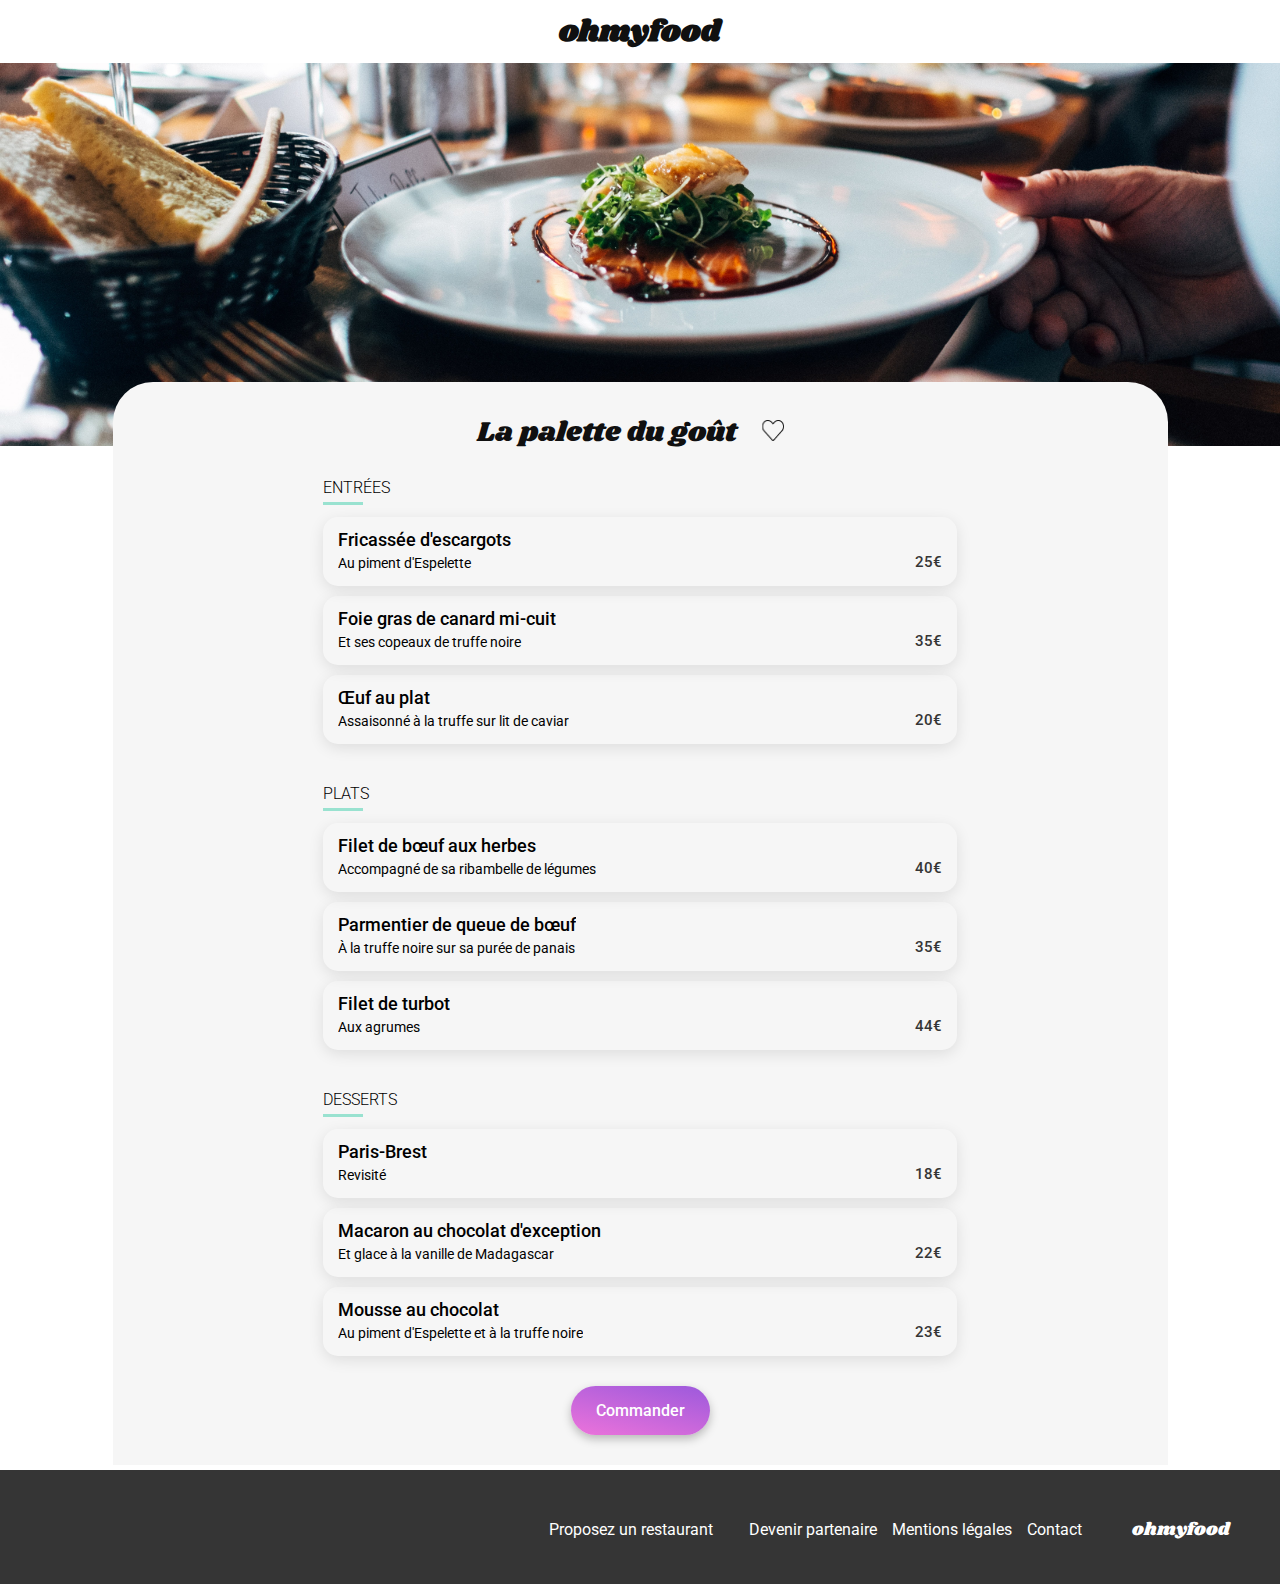
==== menu-1.html @ 1a7c23c8 "fix animation heart menu pages" ====
<!DOCTYPE html>
<html lang="fr">
  <head>
    <meta charset="UTF-8" />
    <meta name="viewport" content="width=device-width, initial-scale=1.0" />
    <title>Menu - La Palette du goût</title>
    <link rel="preconnect" href="https://fonts.googleapis.com" />
    <link rel="preconnect" href="https://fonts.gstatic.com" crossorigin />
    <link
      href="https://fonts.googleapis.com/css2?family=Roboto:ital,wght@0,100;0,300;0,400;0,500;0,700;0,900;1,100;1,300;1,400;1,500;1,700;1,900&family=Shrikhand&display=swap"
      rel="stylesheet"
    />
    <link
      rel="stylesheet"
      href="https://cdnjs.cloudflare.com/ajax/libs/font-awesome/6.2.1/css/all.min.css"
      integrity="sha512-MV7K8+y+gLIBoVD59lQIYicR65iaqukzvf/nwasF0nqhPay5w/9lJmVM2hMDcnK1OnMGCdVK+iQrJ7lzPJQd1w=="
      crossorigin="anonymous"
      referrerpolicy="no-referrer"
    />
    <link rel="stylesheet" href="./assets/css/styles.css" />
  </head>

  <body>
    <header>
      <div class="menu-header">
        <a href="index.html"><i class="fa-solid fa-arrow-left"></i></a>
        <h1 class="header-logo">ohmyfood</h1>
      </div>
      <div class="header-picture">
        <img
          src="assets/images/restaurants/jay-wennington-la-palette-du-gout.jpg"
          alt="Photo du restaurant La palette du goût"
        />
      </div>
    </header>
    <main class="menu-container">
      <div class="main-title">
        <h2>La palette du goût</h2>
        <div class="card-favorite">
          <input type="checkbox" id="like-5" />
          <label for="like-5">
            <img class="heart" src="assets/images/icon/heart.svg" alt="heart" />
            <img
              class="heart-activated"
              src="assets/images/icon/heart-active.svg"
              alt="heart activated"
            />
          </label>
        </div>
      </div>

      <section class="menu">
        <h2>ENTRÉES</h2>
        <input type="checkbox" name="menu-checked" id="menu-checked-1" />
        <label for="menu-checked-1">
          <div class="menu-card menu-1">
            <div class="menu-name">
              <h3>Fricassée d'escargots</h3>
              <p>Au piment d'Espelette</p>
            </div>
            <div class="right-side">
              <div class="menu-price">25€</div>
              <div class="anim-check">
                <img
                  class="menu-selected"
                  src="assets/images/icon/menu-selected.svg"
                  alt="Selected icon"
                />
              </div>
            </div>
          </div>
        </label>

        <input type="checkbox" name="menu-checked" id="menu-checked-2" />
        <label for="menu-checked-2">
          <div class="menu-card menu-1">
            <div class="menu-name">
              <h3>Foie gras de canard mi-cuit</h3>
              <p>Et ses copeaux de truffe noire</p>
            </div>
            <div class="right-side">
              <div class="menu-price">35€</div>
              <div class="anim-check">
                <img
                  class="menu-selected"
                  src="assets/images/icon/menu-selected.svg"
                  alt="Selected icon"
                />
              </div>
            </div>
          </div>
        </label>

        <input type="checkbox" name="menu-checked" id="menu-checked-3" />
        <label for="menu-checked-3">
          <div class="menu-card menu-1">
            <div class="menu-name">
              <h3>Œuf au plat</h3>
              <p>Assaisonné à la truffe sur lit de caviar</p>
            </div>
            <div class="right-side">
              <div class="menu-price">20€</div>
              <div class="anim-check">
                <img
                  class="menu-selected"
                  src="assets/images/icon/menu-selected.svg"
                  alt="Selected icon"
                />
              </div>
            </div>
          </div>
        </label>
      </section>

      <section class="menu">
        <h2>PLATS</h2>

        <input type="checkbox" name="menu-checked" id="menu-checked-4" />
        <label for="menu-checked-4">
          <div class="menu-card menu-2">
            <div class="menu-name">
              <h3>Filet de bœuf aux herbes</h3>
              <p>Accompagné de sa ribambelle de légumes</p>
            </div>
            <div class="right-side">
              <div class="menu-price">40€</div>
              <div class="anim-check">
                <img
                  class="menu-selected"
                  src="assets/images/icon/menu-selected.svg"
                  alt="Selected icon"
                />
              </div>
            </div>
          </div>
        </label>

        <input type="checkbox" name="menu-checked" id="menu-checked-5" />
        <label for="menu-checked-5">
          <div class="menu-card menu-2">
            <div class="menu-name">
              <h3>Parmentier de queue de bœuf</h3>
              <p>À la truffe noire sur sa purée de panais</p>
            </div>
            <div class="right-side">
              <div class="menu-price">35€</div>
              <div class="anim-check">
                <img
                  class="menu-selected"
                  src="assets/images/icon/menu-selected.svg"
                  alt="Selected icon"
                />
              </div>
            </div>
          </div>
        </label>

        <input type="checkbox" name="menu-checked" id="menu-checked-6" />
        <label for="menu-checked-6">
          <div class="menu-card menu-2">
            <div class="menu-name">
              <h3>Filet de turbot</h3>
              <p>Aux agrumes</p>
            </div>
            <div class="right-side">
              <div class="menu-price">44€</div>
              <div class="anim-check">
                <img
                  class="menu-selected"
                  src="assets/images/icon/menu-selected.svg"
                  alt="Selected icon"
                />
              </div>
            </div>
          </div>
        </label>
      </section>

      <section class="menu">
        <h2>DESSERTS</h2>

        <input type="checkbox" name="menu-checked" id="menu-checked-7" />
        <label for="menu-checked-7">
          <div class="menu-card menu-3">
            <div class="menu-name">
              <h3>Paris-Brest</h3>
              <p>Revisité</p>
            </div>
            <div class="right-side">
              <div class="menu-price">18€</div>
              <div class="anim-check">
                <img
                  class="menu-selected"
                  src="assets/images/icon/menu-selected.svg"
                  alt="Selected icon"
                />
              </div>
            </div>
          </div>
        </label>

        <input type="checkbox" name="menu-checked" id="menu-checked-8" />
        <label for="menu-checked-8">
          <div class="menu-card menu-3">
            <div class="menu-name">
              <h3>Macaron au chocolat d'exception</h3>
              <p>Et glace à la vanille de Madagascar</p>
            </div>
            <div class="right-side">
              <div class="menu-price">22€</div>
              <div class="anim-check">
                <img
                  class="menu-selected"
                  src="assets/images/icon/menu-selected.svg"
                  alt="Selected icon"
                />
              </div>
            </div>
          </div>
        </label>

        <input type="checkbox" name="menu-checked" id="menu-checked-9" />
        <label for="menu-checked-9">
          <div class="menu-card menu-3">
            <div class="menu-name">
              <h3>Mousse au chocolat</h3>
              <p>Au piment d'Espelette et à la truffe noire</p>
            </div>
            <div class="right-side">
              <div class="menu-price">23€</div>
              <div class="anim-check">
                <img
                  class="menu-selected"
                  src="assets/images/icon/menu-selected.svg"
                  alt="Selected icon"
                />
              </div>
            </div>
          </div>
        </label>
      </section>

      <div class="button-container">
        <a href="#" class="button-primary">Commander</a>
      </div>
    </main>

    <footer class="footer">
      <h4>ohmyfood</h4>
      <div class="footer-links">
        <a href="#" class="footer-link"
          ><i class="fa-solid fa-utensils"></i>Proposez un restaurant</a
        >
        <a href="#" class="footer-link"
          ><i class="fa-solid fa-handshake-angle"></i>Devenir partenaire</a
        >
        <a href="#" class="footer-link">Mentions légales</a>
        <a href="#" class="footer-link">Contact</a>
      </div>
    </footer>
  </body>
</html>
---- assets/css/styles.css ----
.loader-container {
  z-index: 99;
  display: flex;
  position: fixed;
  top: 0;
  left: 0;
  justify-content: center;
  align-items: center;
  overflow: hidden;
  height: 100vh;
  width: 100%;
  background-color: #353535;
  animation: fadeOut 3s forwards;
}

@keyframes fadeOut {
  0% {
    opacity: 0.6;
  }
  95% {
    opacity: 0.6;
  }
  100% {
    opacity: 0;
    visibility: hidden;
  }
}
.loader {
  position: absolute;
  width: 100px;
  height: 100px;
}

.dot {
  position: absolute;
  width: 15px;
  height: 15px;
  background-color: #ff79da;
  border-radius: 50%;
  animation: dot-spin 1.5s ease-in infinite;
}

.dot:nth-child(1) {
  top: 0;
  left: 50%;
  animation-delay: 0s;
}

.dot:nth-child(2) {
  top: 14.64%;
  left: 85.36%;
  animation-delay: 0.15s;
}

.dot:nth-child(3) {
  top: 50%;
  left: 100%;
  animation-delay: 0.3s;
}

.dot:nth-child(4) {
  top: 85.36%;
  left: 85.36%;
  animation-delay: 0.45s;
}

.dot:nth-child(5) {
  top: 100%;
  left: 50%;
  animation-delay: 0.6s;
}

.dot:nth-child(6) {
  top: 85.36%;
  left: 14.64%;
  animation-delay: 0.75s;
}

.dot:nth-child(7) {
  top: 50%;
  left: 0;
  animation-delay: 0.9s;
}

.dot:nth-child(8) {
  top: 14.64%;
  left: 14.64%;
  animation-delay: 1.05s;
}

@keyframes dot-spin {
  0% {
    transform: scale(0.5);
  }
  50% {
    transform: scale(0.8);
  }
  100% {
    transform: scale(1);
  }
}
.card-favorite input[type=checkbox] {
  display: none;
}

.card-favorite label {
  cursor: pointer;
}

.heart,
.heart-activated {
  width: 22px;
  height: 21px;
}

.heart-activated {
  display: none;
}

.card-favorite input[type=checkbox]:checked + label .heart {
  display: none;
}

.card-favorite input[type=checkbox]:checked + label .heart-activated {
  display: inline-block;
}

input {
  display: none;
}

label .heart-activated {
  cursor: pointer;
  opacity: 0;
  transition: all 800ms ease-out;
}

input:checked ~ label .heart {
  cursor: pointer;
  opacity: 0;
}
input:checked ~ label .heart-activated {
  cursor: pointer;
  opacity: 1;
}

.menu-1 {
  animation: slideIn 1s forwards;
}

.menu-2 {
  animation: slideIn 1s forwards 150ms;
}

.menu-3 {
  animation: slideIn 1s forwards 300ms;
}

@keyframes slideIn {
  from {
    transform: translateX(-100%);
    opacity: 0;
  }
  to {
    transform: translateX(0);
    opacity: 1;
  }
}
.menu-card .anim-check {
  display: flex;
  justify-content: center;
  align-items: center;
  position: relative;
  bottom: -15px;
  right: -15px;
  transform-origin: right;
  width: 0;
  height: 69px;
  border-radius: 0 15px 15px 0;
  color: #99e2d0;
  background-color: #99e2d0;
  transition: all 150ms ease-in-out;
}
.menu-card .anim-check img {
  width: 0;
  transition: all 200ms 100ms ease-out;
}

.menu-card:hover .anim-check {
  width: 20px;
  transition: all 200ms ease-in;
}
.menu-card:hover .anim-check img {
  width: 0;
  transition: all 200ms ease-in;
}

input:checked + label .menu-card .anim-check {
  width: 59px;
  transition: width 300ms ease-in;
}
input:checked + label .menu-card .anim-check img {
  width: auto;
  transition: width 200ms 100ms ease-out;
}

input:checked + label:hover .menu-card .anim-check {
  width: 59px;
  transition: all 400ms ease-in;
}
input:checked + label:hover .menu-card .anim-check img {
  width: auto;
}

* {
  font-family: "Roboto";
  margin: 0;
  padding: 0;
  box-sizing: border-box;
}

a {
  text-decoration: none;
  color: black;
}

h1 {
  font-family: "Shrikhand";
  font-size: 1.875rem;
  color: #101010;
}

h2 {
  font-size: 1.5rem;
  font-weight: 700;
}

h3 {
  font-size: 1.125rem;
  font-weight: 700;
}

h4 {
  font-family: "Shrikhand";
  font-size: 1.125rem;
  font-weight: 400;
}

.section-title {
  width: 100%;
  max-width: 1080px;
  margin: 0 auto;
}
.section-title h2 {
  text-align: left;
}

.header-logo {
  width: 100%;
  height: 63px;
  display: flex;
  align-items: center;
  justify-content: center;
  box-shadow: 0px 2px 4px 0px rgba(0, 0, 0, 0.1490196078);
  z-index: 2;
  position: relative;
}
@media (min-width: 768px) {
  .header-logo {
    box-shadow: none;
  }
}

.header-location {
  position: relative;
  z-index: 1;
  height: 50px;
  width: 100%;
  display: flex;
  justify-content: center;
  align-items: center;
  text-align: center;
  background-color: #eaeaea;
  box-shadow: 0px 4px 10px 0px rgba(0, 0, 0, 0.2509803922);
  color: #353535;
}
.header-location i {
  margin-right: 15px;
}
.header-location p {
  font-size: 0.938rem;
  font-weight: 500;
}
@media (min-width: 768px) {
  .header-location {
    box-shadow: none;
  }
}

.menu-header {
  height: 63px;
  position: absolute;
  width: 100%;
  display: flex;
  align-items: center;
  justify-content: center;
  margin: auto;
}
.menu-header .header-logo {
  box-shadow: none;
}

.menu-header a {
  font-size: 1.5rem;
  position: absolute;
  left: 20px;
  color: #353535;
  z-index: 10;
}

.header-picture {
  position: relative;
  top: 63px;
}

.header-picture img {
  width: 100%;
  height: 275px;
  object-fit: cover;
  object-position: 50% 65%;
}
@media (min-width: 768px) {
  .header-picture img {
    height: 383px;
  }
}

.footer {
  display: flex;
  flex-direction: column;
  padding: 25px;
  gap: 15px;
  background-color: #353535;
  color: white;
}
@media (min-width: 768px) {
  .footer {
    flex-direction: row-reverse;
    align-items: center;
    box-sizing: border-box;
    height: 114px;
    padding-top: 30px;
    padding-right: 50px;
  }
}
@media (min-width: 1024px) {
  .footer {
    gap: 50px;
  }
}
.footer-links {
  display: flex;
  flex-direction: column;
  gap: 10px;
}
@media (min-width: 768px) {
  .footer-links {
    flex-direction: row;
    gap: 15px;
  }
}
.footer-links a {
  display: flex;
  align-items: center;
  color: white;
  gap: 10px;
}
.footer-links a i {
  font-size: 12px;
  height: 13px;
  width: 11px;
}

.introduction .button-primary, .button-container a {
  color: white;
  background: linear-gradient(193.33deg, #9356dc -11.44%, #ff79da 123.93%);
  border: none;
  border-radius: 25px;
  box-shadow: 0px 4px 10px 0px rgba(0, 0, 0, 0.2509803922);
  padding: 15px 20px;
  font-weight: 500;
  transition: all 300ms ease-out;
}
.introduction .button-primary:hover, .button-container a:hover {
  background: linear-gradient(193.33deg, rgba(147, 86, 220, 0.8) -11.44%, rgba(255, 121, 218, 0.8) 123.93%);
  box-shadow: 0px 6px 15px 0px rgba(0, 0, 0, 0.5019607843);
}

.tutorial-content {
  display: flex;
  align-items: center;
  width: 100%;
  position: relative;
  margin-left: 15px;
  padding: 20px 20px;
  background-color: #f6f6f6;
  border: #f6f6f6;
  border-radius: 20px;
  box-shadow: 0px 4px 15px 0px rgba(0, 0, 0, 0.1490196078);
  gap: 15px;
  font-weight: 500;
}

.tutorial-number {
  display: flex;
  justify-content: center;
  align-items: center;
  position: absolute;
  z-index: 1;
  width: 24px;
  height: 24px;
  background-color: #9356dc;
  color: #f6f6f6;
  border-radius: 100%;
  font-size: 0.875rem;
  font-weight: 500;
}

.restaurants {
  display: flex;
  flex-direction: column;
  padding: 60px 20px;
  gap: 25px;
  background-color: #f6f6f6;
  width: 100%;
}

.restaurant-cards {
  display: flex;
  flex-direction: column;
  align-items: center;
  gap: 15px;
  max-width: 1080px;
}
@media (min-width: 768px) {
  .restaurant-cards {
    flex-flow: row wrap;
    justify-content: space-between;
    gap: 20px;
  }
}
@media (min-width: 1024px) {
  .restaurant-cards {
    gap: 25px;
    margin: auto;
  }
}

.card-container {
  position: relative;
  max-width: 490px;
  width: 100%;
}
@media (min-width: 768px) {
  .card-container {
    width: 47%;
  }
}

.restaurant-card {
  display: flex;
  flex-direction: column;
  overflow: hidden;
  height: 251px;
  border-radius: 15px;
  box-shadow: 0px 4.01px 15.04px 0px rgba(0, 0, 0, 0.1019607843);
  background-color: #ffffff;
}

.card-header {
  position: relative;
  overflow: hidden;
  height: 70%;
}
.card-header img {
  height: 175px;
  width: 100%;
  object-fit: cover;
}
.card-header .card-status {
  position: absolute;
  z-index: 1;
  top: 15px;
  right: 15px;
  padding: 7px 12px;
  color: #008766;
  background-color: #99e2d0;
  border: none;
  border-radius: 2px;
  box-shadow: 0px 2px 4px 0px rgba(0, 0, 0, 0.1490196078);
  font-size: 0.875rem;
  font-weight: 500;
}

.card-content {
  display: flex;
  flex-direction: row;
  align-items: center;
  justify-content: space-between;
  padding: 0 20px 0 15px;
  height: 30%;
}
.card-content .card-info {
  display: flex;
  flex-direction: column;
  gap: 5px;
}
.card-content .card-info p {
  font-size: 1.063rem;
}

.card-container .card-favorite {
  position: absolute;
  bottom: 16px;
  right: 16px;
}

.introduction {
  text-align: center;
  padding: 40px 20px 70px;
  background-color: #f6f6f6;
}
.introduction h2 {
  padding: 0 20px;
  margin-bottom: 20px;
}
.introduction p {
  color: #353535;
  margin-bottom: 40px;
}
.introduction a {
  margin-top: 20px;
  margin-bottom: 55px;
}

.tutorial {
  display: flex;
  flex-direction: column;
  padding: 50px 20px 65px;
  gap: 30px;
}
.tutorial-steps {
  display: flex;
  flex-direction: column;
  justify-content: center;
  max-width: 1080px;
  width: 100%;
  gap: 20px;
}
@media (min-width: 768px) {
  .tutorial-steps {
    flex-flow: row nowrap;
    width: 100%;
  }
}
@media (min-width: 1024px) {
  .tutorial-steps {
    margin: auto;
  }
}
.tutorial-step {
  display: flex;
  position: relative;
  align-items: center;
  min-width: 335px;
}
@media (min-width: 768px) {
  .tutorial-step {
    width: 30%;
    min-width: 235px;
    max-width: 335px;
  }
}
@media (min-width: 1024px) {
  .tutorial-step {
    width: 335px;
  }
}
.tutorial-content {
  display: flex;
  align-items: center;
}

.tutorial-content .tutorial-icon {
  margin-left: 15px;
  color: #7e7e7e;
}
.tutorial-content .tutorial-icon-purple {
  margin-left: 15px;
  color: #9356dc;
}

.menu-container {
  position: relative;
  top: -5px;
  padding: 15px;
  background: #f6f6f6;
  border-radius: 40px 40px 0 0;
}
@media (min-width: 768px) {
  .menu-container {
    max-width: 1055px;
    margin: 0 auto;
  }
}

.main-title {
  display: flex;
  justify-content: space-between;
  align-items: center;
  padding: 15px 20px 25px;
  padding-left: 0%;
}
@media (min-width: 768px) {
  .main-title {
    justify-content: center;
    gap: 25px;
  }
}
.main-title h2 {
  font-family: "Shrikhand";
  font-size: 28px;
  font-weight: 400;
  color: #101010;
}
.main-title .card-favorite {
  display: flex;
  justify-content: center;
  align-items: center;
}

.menu {
  display: flex;
  flex-direction: column;
  gap: 10px;
  margin-bottom: 40px;
}
@media (min-width: 768px) {
  .menu {
    max-width: 634px;
    margin: auto;
    margin-bottom: 40px;
  }
}
.menu h2 {
  position: relative;
  display: inline-block;
  margin-bottom: 10px;
  font-size: 1rem;
  font-weight: 300;
}
.menu h2::after {
  content: "";
  position: absolute;
  left: 0;
  bottom: -8px;
  width: 40px;
  height: 3px;
  background-color: #99e2d0;
}

.menu-card {
  display: flex;
  justify-content: space-between;
  align-items: flex-end;
  max-height: 69px;
  padding: 15px 15px;
  border-radius: 15px;
  box-shadow: 0px 4.01px 15.04px 0px rgba(0, 0, 0, 0.1019607843);
  cursor: pointer;
}
.menu-card .menu-name {
  display: flex;
  flex-direction: column;
  gap: 5px;
  justify-content: center;
  overflow: hidden;
  text-overflow: ellipsis;
  white-space: nowrap;
  padding-right: 5px;
}
.menu-card h3 {
  font-weight: 500;
  overflow: hidden;
  text-overflow: ellipsis;
}
.menu-card p {
  font-size: 0.875rem;
  overflow: hidden;
  text-overflow: ellipsis;
}
.menu-card .right-side {
  display: flex;
  flex-flow: row nowrap;
  align-items: flex-end;
}
.menu-card .menu-price {
  display: flex;
  justify-content: flex-end;
  font-size: 0.938rem;
  font-weight: 500;
  color: #353535;
}

section:nth-of-type(3) {
  margin-bottom: 0;
}

.button-container {
  display: flex;
  justify-content: center;
  margin-top: 30px;
  margin-bottom: 15px;
}
.button-container a {
  display: inline-block;
  padding: 15px 25px;
}/*# sourceMappingURL=styles.css.map */
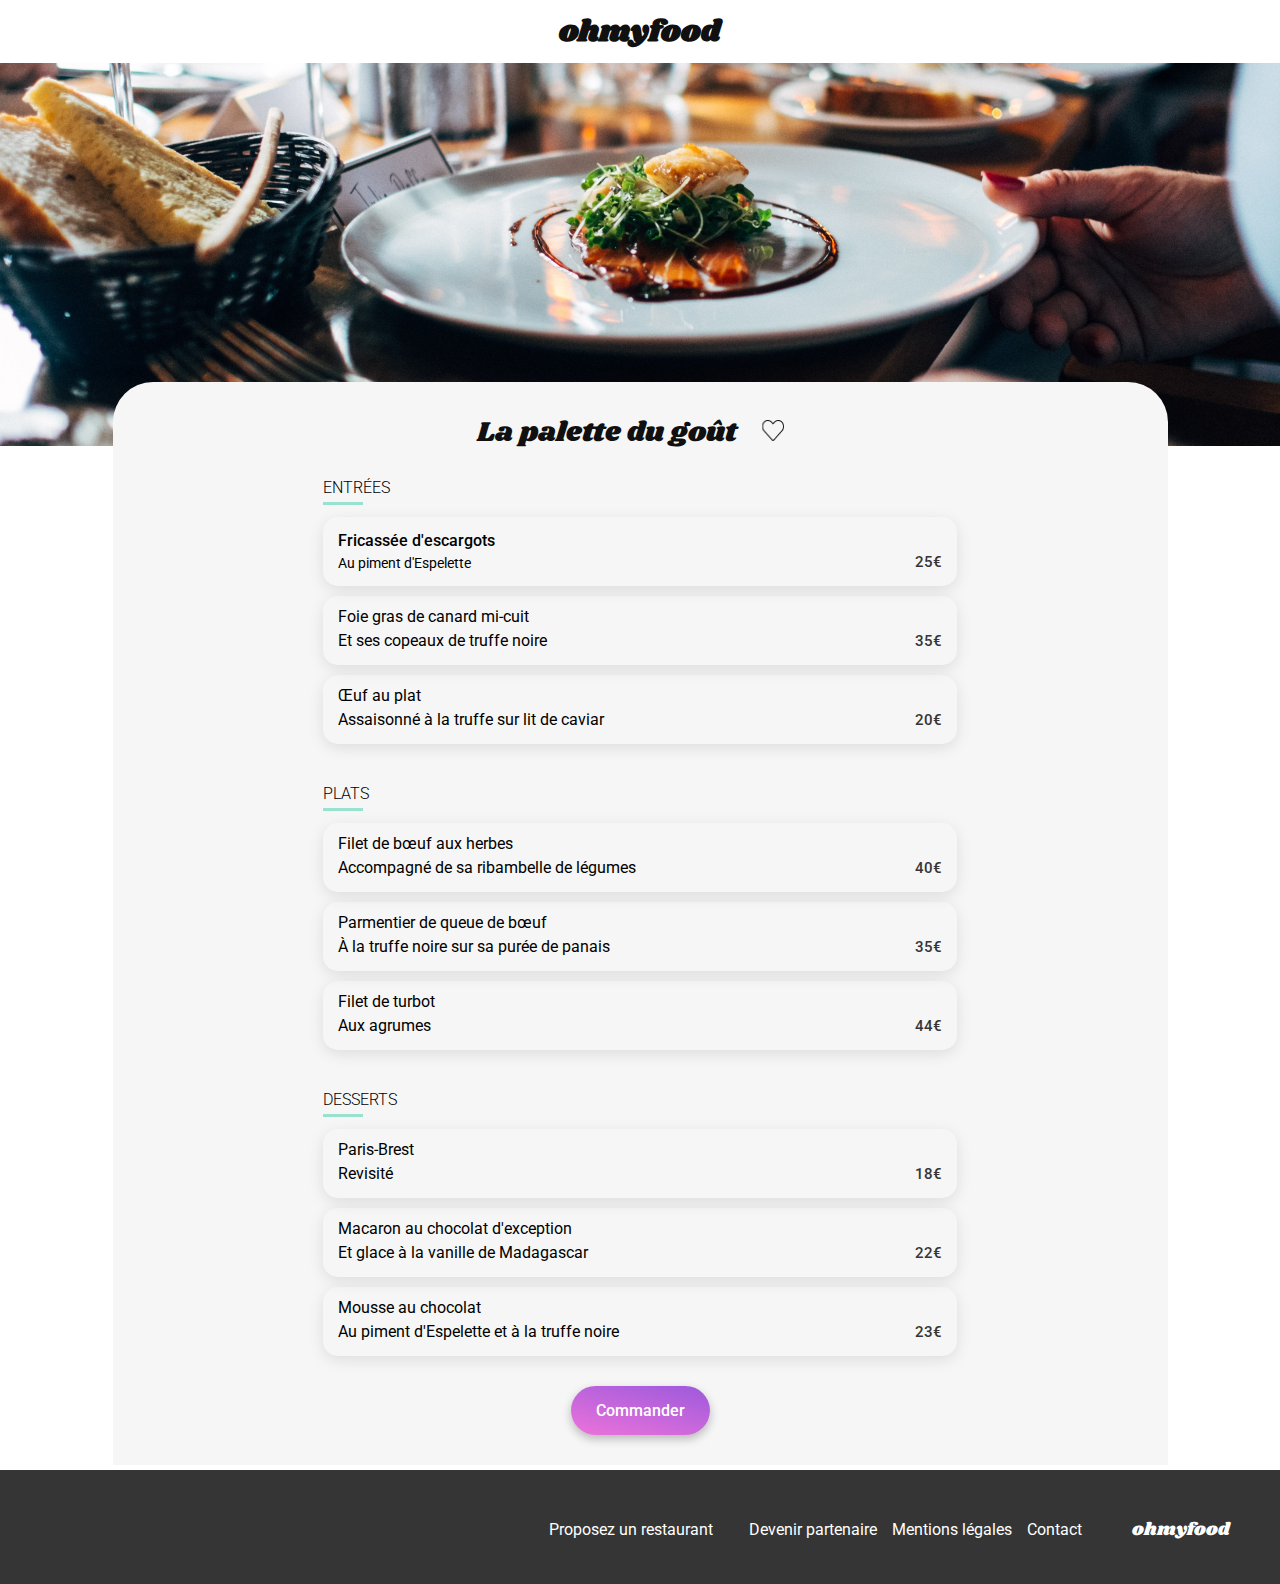
==== commit 17b0423a: "fix validator issues: span in label + create mixin flexbox" ====
--- a/menu-1.html
+++ b/menu-1.html
@@ -53,62 +53,62 @@
         <h2>ENTRÉES</h2>
         <input type="checkbox" name="menu-checked" id="menu-checked-1" />
         <label for="menu-checked-1">
-          <div class="menu-card menu-1">
-            <div class="menu-name">
-              <h3>Fricassée d'escargots</h3>
-              <p>Au piment d'Espelette</p>
-            </div>
-            <div class="right-side">
-              <div class="menu-price">25€</div>
-              <div class="anim-check">
-                <img
-                  class="menu-selected"
-                  src="assets/images/icon/menu-selected.svg"
-                  alt="Selected icon"
-                />
-              </div>
-            </div>
-          </div>
+          <span class="menu-card menu-1">
+            <span class="menu-name">
+              <span class="menu-title">Fricassée d'escargots</span>
+              <span class="menu-subtitle">Au piment d'Espelette</span>
+            </span>
+            <span class="right-side">
+              <span class="menu-price">25€</span>
+              <span class="anim-check">
+                <img
+                  class="menu-selected"
+                  src="assets/images/icon/menu-selected.svg"
+                  alt="Selected icon"
+                />
+              </span>
+            </span>
+          </span>
         </label>
 
         <input type="checkbox" name="menu-checked" id="menu-checked-2" />
         <label for="menu-checked-2">
-          <div class="menu-card menu-1">
-            <div class="menu-name">
-              <h3>Foie gras de canard mi-cuit</h3>
-              <p>Et ses copeaux de truffe noire</p>
-            </div>
-            <div class="right-side">
-              <div class="menu-price">35€</div>
-              <div class="anim-check">
-                <img
-                  class="menu-selected"
-                  src="assets/images/icon/menu-selected.svg"
-                  alt="Selected icon"
-                />
-              </div>
-            </div>
-          </div>
+          <span class="menu-card menu-1">
+            <span class="menu-name">
+              <span>Foie gras de canard mi-cuit</span>
+              <span>Et ses copeaux de truffe noire</span>
+            </span>
+            <span class="right-side">
+              <span class="menu-price">35€</span>
+              <span class="anim-check">
+                <img
+                  class="menu-selected"
+                  src="assets/images/icon/menu-selected.svg"
+                  alt="Selected icon"
+                />
+              </span>
+            </span>
+          </span>
         </label>
 
         <input type="checkbox" name="menu-checked" id="menu-checked-3" />
         <label for="menu-checked-3">
-          <div class="menu-card menu-1">
-            <div class="menu-name">
-              <h3>Œuf au plat</h3>
-              <p>Assaisonné à la truffe sur lit de caviar</p>
-            </div>
-            <div class="right-side">
-              <div class="menu-price">20€</div>
-              <div class="anim-check">
-                <img
-                  class="menu-selected"
-                  src="assets/images/icon/menu-selected.svg"
-                  alt="Selected icon"
-                />
-              </div>
-            </div>
-          </div>
+          <span class="menu-card menu-1">
+            <span class="menu-name">
+              <span>Œuf au plat</span>
+              <span>Assaisonné à la truffe sur lit de caviar</span>
+            </span>
+            <span class="right-side">
+              <span class="menu-price">20€</span>
+              <span class="anim-check">
+                <img
+                  class="menu-selected"
+                  src="assets/images/icon/menu-selected.svg"
+                  alt="Selected icon"
+                />
+              </span>
+            </span>
+          </span>
         </label>
       </section>
 
@@ -117,62 +117,62 @@
 
         <input type="checkbox" name="menu-checked" id="menu-checked-4" />
         <label for="menu-checked-4">
-          <div class="menu-card menu-2">
-            <div class="menu-name">
-              <h3>Filet de bœuf aux herbes</h3>
-              <p>Accompagné de sa ribambelle de légumes</p>
-            </div>
-            <div class="right-side">
-              <div class="menu-price">40€</div>
-              <div class="anim-check">
-                <img
-                  class="menu-selected"
-                  src="assets/images/icon/menu-selected.svg"
-                  alt="Selected icon"
-                />
-              </div>
-            </div>
-          </div>
+          <span class="menu-card menu-2">
+            <span class="menu-name">
+              <span>Filet de bœuf aux herbes</span>
+              <span>Accompagné de sa ribambelle de légumes</span>
+            </span>
+            <span class="right-side">
+              <span class="menu-price">40€</span>
+              <span class="anim-check">
+                <img
+                  class="menu-selected"
+                  src="assets/images/icon/menu-selected.svg"
+                  alt="Selected icon"
+                />
+              </span>
+            </span>
+          </span>
         </label>
 
         <input type="checkbox" name="menu-checked" id="menu-checked-5" />
         <label for="menu-checked-5">
-          <div class="menu-card menu-2">
-            <div class="menu-name">
-              <h3>Parmentier de queue de bœuf</h3>
-              <p>À la truffe noire sur sa purée de panais</p>
-            </div>
-            <div class="right-side">
-              <div class="menu-price">35€</div>
-              <div class="anim-check">
-                <img
-                  class="menu-selected"
-                  src="assets/images/icon/menu-selected.svg"
-                  alt="Selected icon"
-                />
-              </div>
-            </div>
-          </div>
+          <span class="menu-card menu-2">
+            <span class="menu-name">
+              <span>Parmentier de queue de bœuf</span>
+              <span>À la truffe noire sur sa purée de panais</span>
+            </span>
+            <span class="right-side">
+              <span class="menu-price">35€</span>
+              <span class="anim-check">
+                <img
+                  class="menu-selected"
+                  src="assets/images/icon/menu-selected.svg"
+                  alt="Selected icon"
+                />
+              </span>
+            </span>
+          </span>
         </label>
 
         <input type="checkbox" name="menu-checked" id="menu-checked-6" />
         <label for="menu-checked-6">
-          <div class="menu-card menu-2">
-            <div class="menu-name">
-              <h3>Filet de turbot</h3>
-              <p>Aux agrumes</p>
-            </div>
-            <div class="right-side">
-              <div class="menu-price">44€</div>
-              <div class="anim-check">
-                <img
-                  class="menu-selected"
-                  src="assets/images/icon/menu-selected.svg"
-                  alt="Selected icon"
-                />
-              </div>
-            </div>
-          </div>
+          <span class="menu-card menu-2">
+            <span class="menu-name">
+              <span>Filet de turbot</span>
+              <span>Aux agrumes</span>
+            </span>
+            <span class="right-side">
+              <span class="menu-price">44€</span>
+              <span class="anim-check">
+                <img
+                  class="menu-selected"
+                  src="assets/images/icon/menu-selected.svg"
+                  alt="Selected icon"
+                />
+              </span>
+            </span>
+          </span>
         </label>
       </section>
 
@@ -181,62 +181,62 @@
 
         <input type="checkbox" name="menu-checked" id="menu-checked-7" />
         <label for="menu-checked-7">
-          <div class="menu-card menu-3">
-            <div class="menu-name">
-              <h3>Paris-Brest</h3>
-              <p>Revisité</p>
-            </div>
-            <div class="right-side">
-              <div class="menu-price">18€</div>
-              <div class="anim-check">
-                <img
-                  class="menu-selected"
-                  src="assets/images/icon/menu-selected.svg"
-                  alt="Selected icon"
-                />
-              </div>
-            </div>
-          </div>
+          <span class="menu-card menu-3">
+            <span class="menu-name">
+              <span>Paris-Brest</span>
+              <span>Revisité</span>
+            </span>
+            <span class="right-side">
+              <span class="menu-price">18€</span>
+              <span class="anim-check">
+                <img
+                  class="menu-selected"
+                  src="assets/images/icon/menu-selected.svg"
+                  alt="Selected icon"
+                />
+              </span>
+            </span>
+          </span>
         </label>
 
         <input type="checkbox" name="menu-checked" id="menu-checked-8" />
         <label for="menu-checked-8">
-          <div class="menu-card menu-3">
-            <div class="menu-name">
-              <h3>Macaron au chocolat d'exception</h3>
-              <p>Et glace à la vanille de Madagascar</p>
-            </div>
-            <div class="right-side">
-              <div class="menu-price">22€</div>
-              <div class="anim-check">
-                <img
-                  class="menu-selected"
-                  src="assets/images/icon/menu-selected.svg"
-                  alt="Selected icon"
-                />
-              </div>
-            </div>
-          </div>
+          <span class="menu-card menu-3">
+            <span class="menu-name">
+              <span>Macaron au chocolat d'exception</span>
+              <span>Et glace à la vanille de Madagascar</span>
+            </span>
+            <span class="right-side">
+              <span class="menu-price">22€</span>
+              <span class="anim-check">
+                <img
+                  class="menu-selected"
+                  src="assets/images/icon/menu-selected.svg"
+                  alt="Selected icon"
+                />
+              </span>
+            </span>
+          </span>
         </label>
 
         <input type="checkbox" name="menu-checked" id="menu-checked-9" />
         <label for="menu-checked-9">
-          <div class="menu-card menu-3">
-            <div class="menu-name">
-              <h3>Mousse au chocolat</h3>
-              <p>Au piment d'Espelette et à la truffe noire</p>
-            </div>
-            <div class="right-side">
-              <div class="menu-price">23€</div>
-              <div class="anim-check">
-                <img
-                  class="menu-selected"
-                  src="assets/images/icon/menu-selected.svg"
-                  alt="Selected icon"
-                />
-              </div>
-            </div>
-          </div>
+          <span class="menu-card menu-3">
+            <span class="menu-name">
+              <span>Mousse au chocolat</span>
+              <span>Au piment d'Espelette et à la truffe noire</span>
+            </span>
+            <span class="right-side">
+              <span class="menu-price">23€</span>
+              <span class="anim-check">
+                <img
+                  class="menu-selected"
+                  src="assets/images/icon/menu-selected.svg"
+                  alt="Selected icon"
+                />
+              </span>
+            </span>
+          </span>
         </label>
       </section>
 
--- a/assets/css/styles.css
+++ b/assets/css/styles.css
@@ -142,6 +142,10 @@
 input:checked ~ label .heart-activated {
   cursor: pointer;
   opacity: 1;
+}
+
+.menu__animation--1 {
+  animation: slideIn 1s forwards;
 }
 
 .menu-1 {
@@ -534,6 +538,11 @@
   padding: 0 20px;
   margin-bottom: 20px;
 }
+@media (min-width: 768px) {
+  .introduction h2 {
+    font-size: 40px;
+  }
+}
 .introduction p {
   color: #353535;
   margin-bottom: 40px;
@@ -689,12 +698,14 @@
   white-space: nowrap;
   padding-right: 5px;
 }
-.menu-card h3 {
+.menu-card h3,
+.menu-card .menu-title {
   font-weight: 500;
   overflow: hidden;
   text-overflow: ellipsis;
 }
-.menu-card p {
+.menu-card p,
+.menu-card .menu-subtitle {
   font-size: 0.875rem;
   overflow: hidden;
   text-overflow: ellipsis;
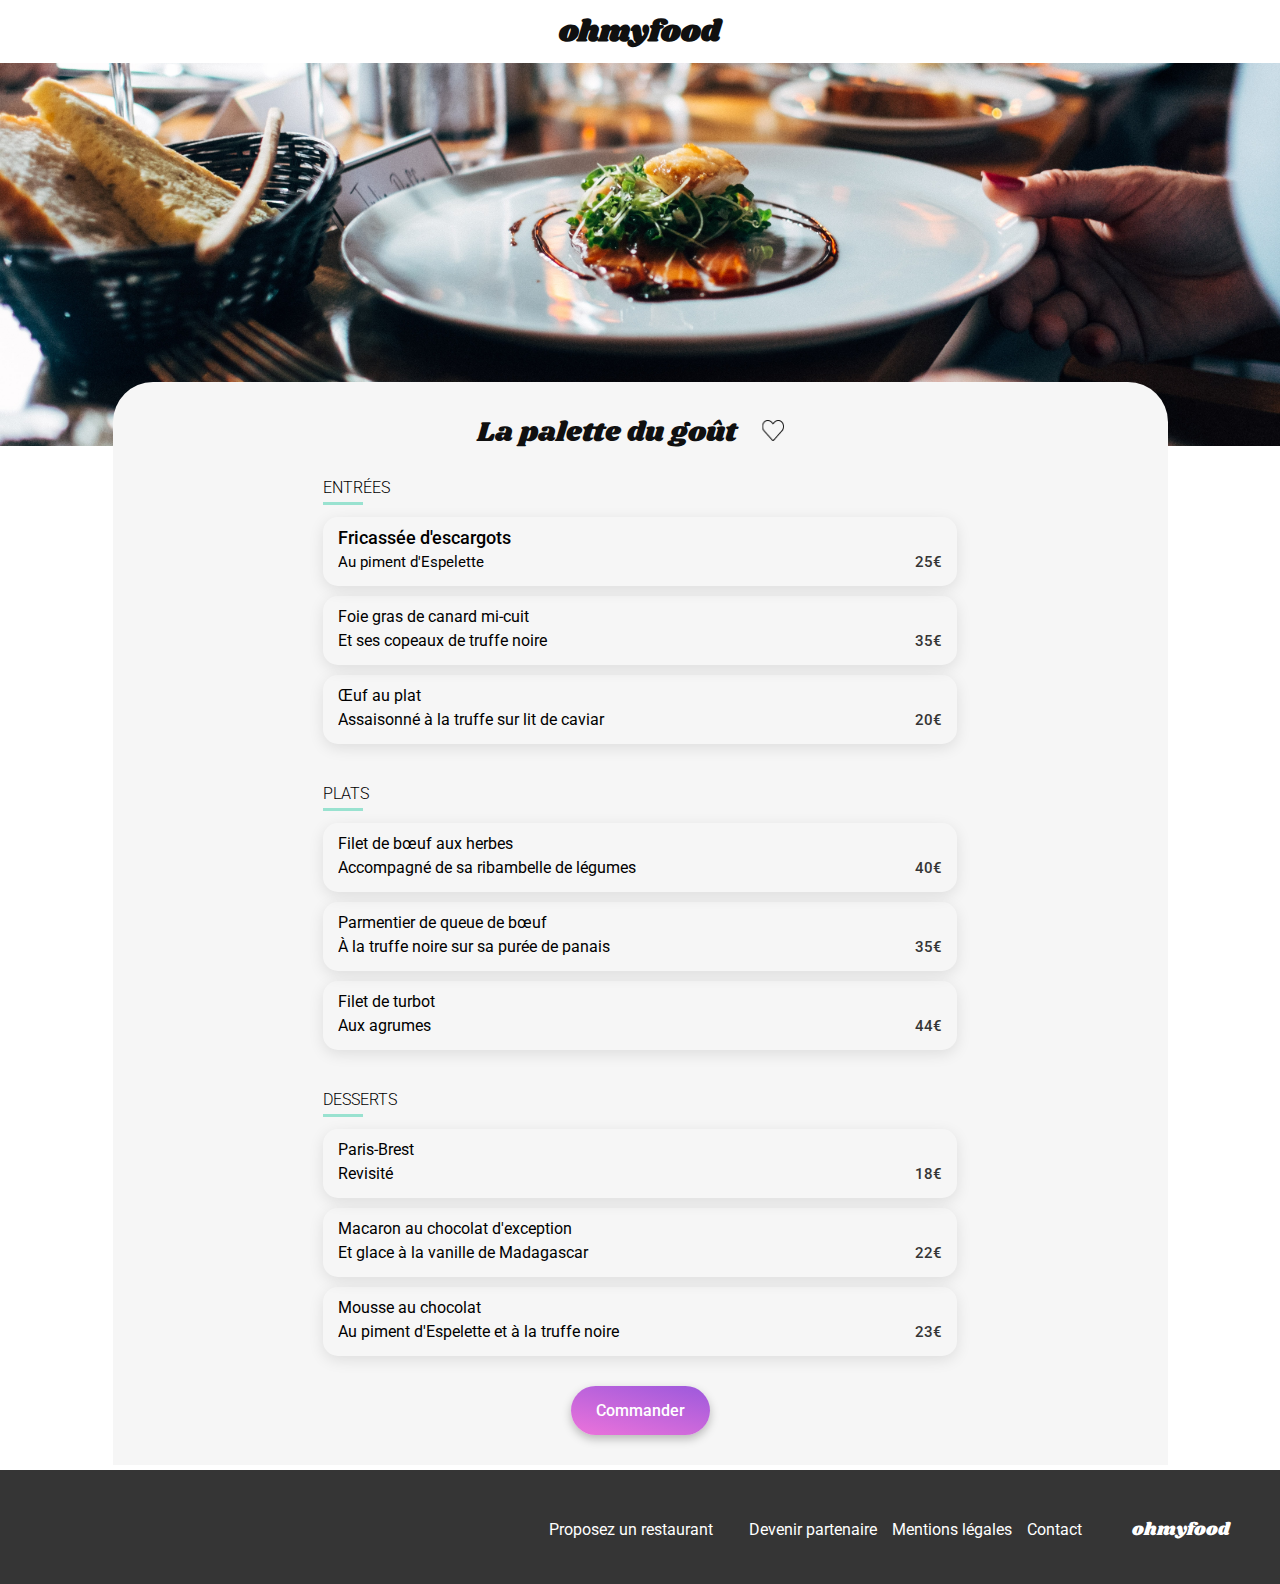
==== commit 08332a7a: "change index header BEM" ====
--- a/menu-1.html
+++ b/menu-1.html
@@ -24,15 +24,16 @@
     <header>
       <div class="menu-header">
         <a href="index.html"><i class="fa-solid fa-arrow-left"></i></a>
-        <h1 class="header-logo">ohmyfood</h1>
-      </div>
-      <div class="header-picture">
+        <h1 class="header__logo">ohmyfood</h1>
+      </div>
+      <div class="menu-header__picture">
         <img
           src="assets/images/restaurants/jay-wennington-la-palette-du-gout.jpg"
           alt="Photo du restaurant La palette du goût"
         />
       </div>
     </header>
+
     <main class="menu-container">
       <div class="main-title">
         <h2>La palette du goût</h2>
--- a/assets/css/styles.css
+++ b/assets/css/styles.css
@@ -1,37 +1,48 @@
-.loader-container {
+@keyframes fadeOut {
+  0% {
+    opacity: 0.6;
+  }
+  95% {
+    opacity: 0.6;
+  }
+  100% {
+    opacity: 0;
+    visibility: hidden;
+  }
+}
+@keyframes dot-spin {
+  0% {
+    transform: scale(0.5);
+  }
+  50% {
+    transform: scale(0.8);
+  }
+  100% {
+    transform: scale(1);
+  }
+}
+.loader {
+  display: flex;
+  flex-direction: column;
+  justify-content: center;
+  align-items: center;
+  flex-wrap: nowrap;
   z-index: 99;
-  display: flex;
   position: fixed;
   top: 0;
   left: 0;
-  justify-content: center;
-  align-items: center;
   overflow: hidden;
   height: 100vh;
   width: 100%;
   background-color: #353535;
   animation: fadeOut 3s forwards;
 }
-
-@keyframes fadeOut {
-  0% {
-    opacity: 0.6;
-  }
-  95% {
-    opacity: 0.6;
-  }
-  100% {
-    opacity: 0;
-    visibility: hidden;
-  }
-}
-.loader {
+.loader__container {
   position: absolute;
   width: 100px;
   height: 100px;
 }
-
-.dot {
+.loader__container-dot {
   position: absolute;
   width: 15px;
   height: 15px;
@@ -39,66 +50,47 @@
   border-radius: 50%;
   animation: dot-spin 1.5s ease-in infinite;
 }
-
-.dot:nth-child(1) {
+.loader__container-dot:nth-child(1) {
   top: 0;
   left: 50%;
   animation-delay: 0s;
 }
-
-.dot:nth-child(2) {
+.loader__container-dot:nth-child(2) {
   top: 14.64%;
   left: 85.36%;
   animation-delay: 0.15s;
 }
-
-.dot:nth-child(3) {
+.loader__container-dot:nth-child(3) {
   top: 50%;
   left: 100%;
   animation-delay: 0.3s;
 }
-
-.dot:nth-child(4) {
+.loader__container-dot:nth-child(4) {
   top: 85.36%;
   left: 85.36%;
   animation-delay: 0.45s;
 }
-
-.dot:nth-child(5) {
+.loader__container-dot:nth-child(5) {
   top: 100%;
   left: 50%;
   animation-delay: 0.6s;
 }
-
-.dot:nth-child(6) {
+.loader__container-dot:nth-child(6) {
   top: 85.36%;
   left: 14.64%;
   animation-delay: 0.75s;
 }
-
-.dot:nth-child(7) {
+.loader__container-dot:nth-child(7) {
   top: 50%;
   left: 0;
   animation-delay: 0.9s;
 }
-
-.dot:nth-child(8) {
+.loader__container-dot:nth-child(8) {
   top: 14.64%;
   left: 14.64%;
   animation-delay: 1.05s;
 }
 
-@keyframes dot-spin {
-  0% {
-    transform: scale(0.5);
-  }
-  50% {
-    transform: scale(0.8);
-  }
-  100% {
-    transform: scale(1);
-  }
-}
 .card-favorite input[type=checkbox] {
   display: none;
 }
@@ -259,7 +251,7 @@
   text-align: left;
 }
 
-.header-logo {
+.header__logo {
   width: 100%;
   height: 63px;
   display: flex;
@@ -270,12 +262,11 @@
   position: relative;
 }
 @media (min-width: 768px) {
-  .header-logo {
+  .header__logo {
     box-shadow: none;
   }
 }
-
-.header-location {
+.header__location {
   position: relative;
   z-index: 1;
   height: 50px;
@@ -288,15 +279,15 @@
   box-shadow: 0px 4px 10px 0px rgba(0, 0, 0, 0.2509803922);
   color: #353535;
 }
-.header-location i {
+.header__location i {
   margin-right: 15px;
 }
-.header-location p {
+.header__location p {
   font-size: 0.938rem;
   font-weight: 500;
 }
 @media (min-width: 768px) {
-  .header-location {
+  .header__location {
     box-shadow: none;
   }
 }
@@ -310,7 +301,7 @@
   justify-content: center;
   margin: auto;
 }
-.menu-header .header-logo {
+.menu-header .header--logo {
   box-shadow: none;
 }
 
@@ -322,19 +313,19 @@
   z-index: 10;
 }
 
-.header-picture {
+.menu-header__picture {
   position: relative;
   top: 63px;
 }
 
-.header-picture img {
+.menu-header__picture img {
   width: 100%;
   height: 275px;
   object-fit: cover;
   object-position: 50% 65%;
 }
 @media (min-width: 768px) {
-  .header-picture img {
+  .menu-header__picture img {
     height: 383px;
   }
 }
@@ -703,10 +694,11 @@
   font-weight: 500;
   overflow: hidden;
   text-overflow: ellipsis;
+  font-size: 1.125rem;
 }
 .menu-card p,
 .menu-card .menu-subtitle {
-  font-size: 0.875rem;
+  font-size: 0.938rem;
   overflow: hidden;
   text-overflow: ellipsis;
 }
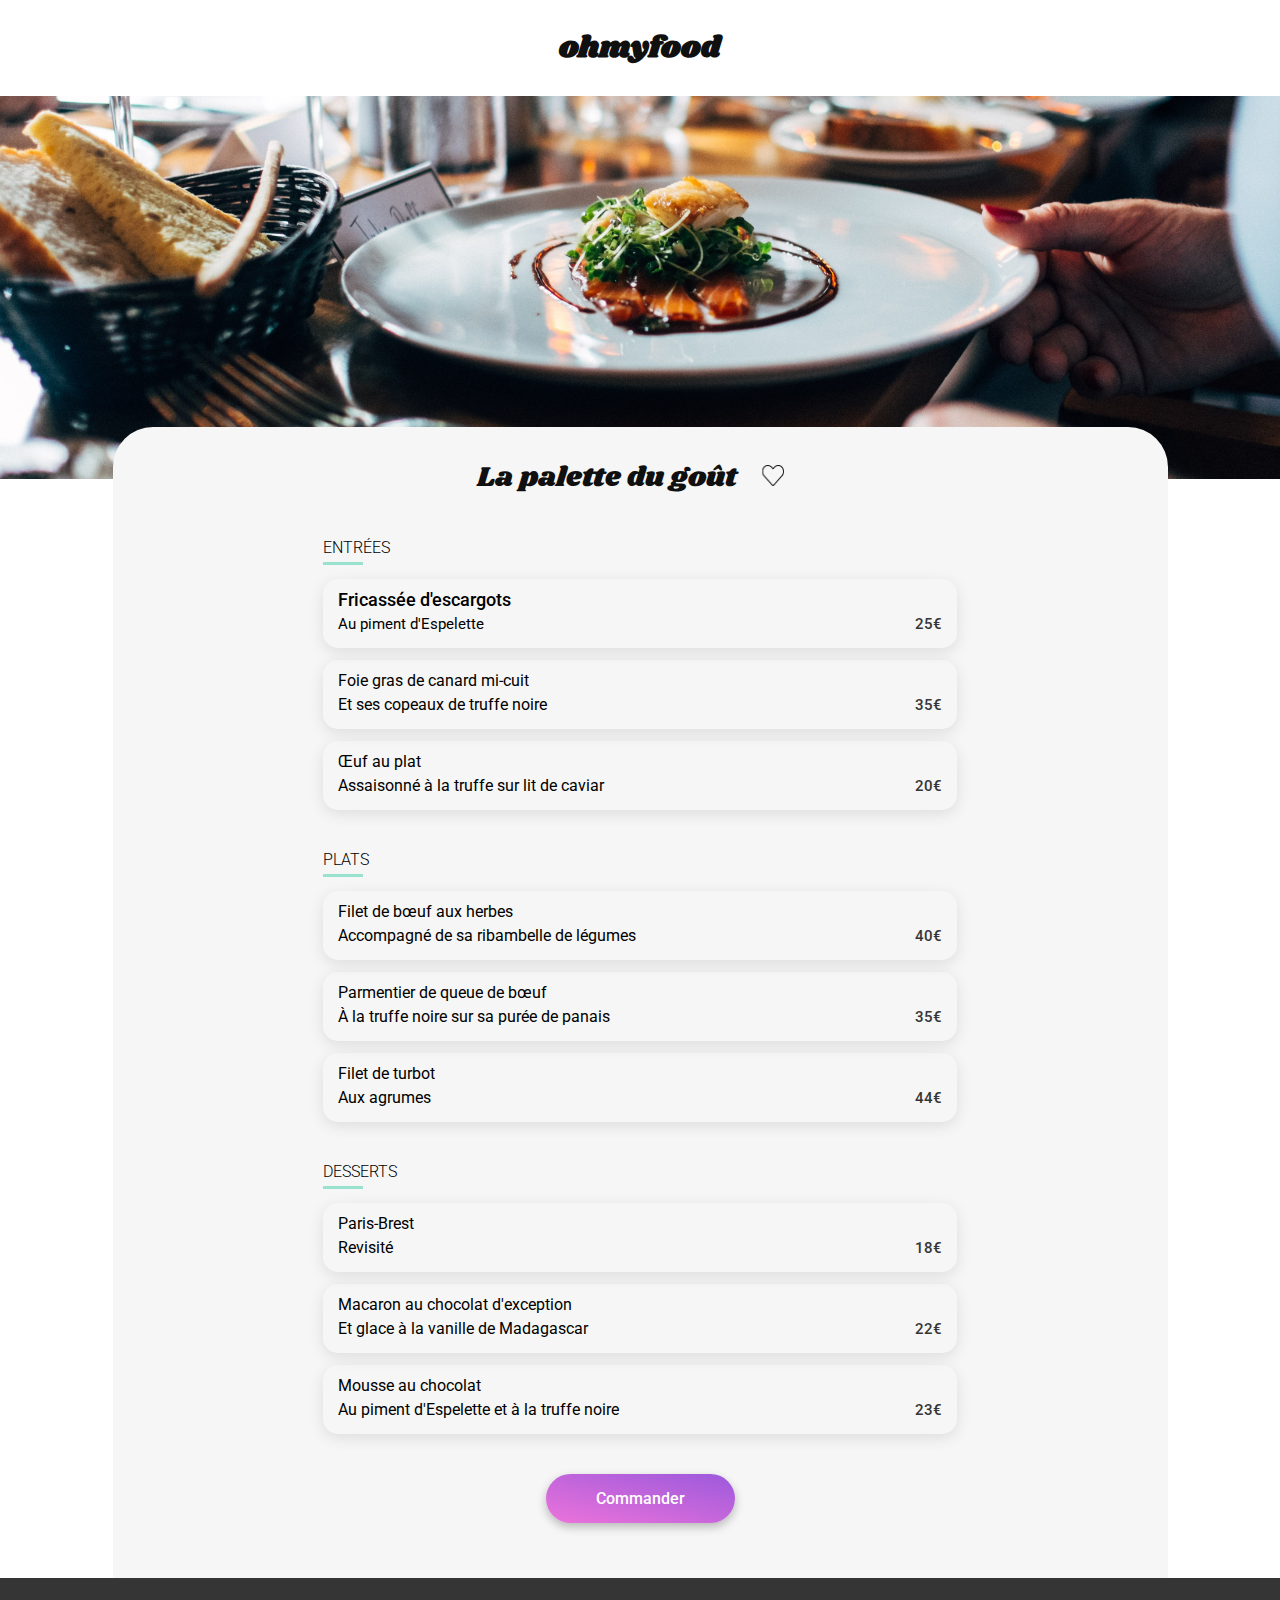
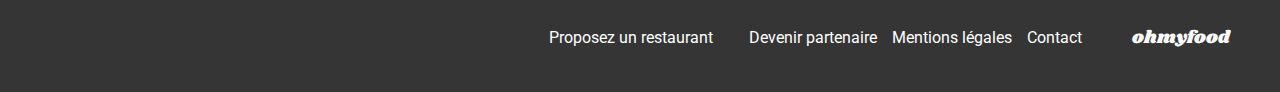
==== commit d3cda944: "fix footer position" ====
--- a/menu-1.html
+++ b/menu-1.html
@@ -24,7 +24,7 @@
     <header>
       <div class="menu-header">
         <a href="index.html"><i class="fa-solid fa-arrow-left"></i></a>
-        <h1 class="header__logo">ohmyfood</h1>
+        <h1 class="menu-header__logo">ohmyfood</h1>
       </div>
       <div class="menu-header__picture">
         <img
@@ -246,17 +246,19 @@
       </div>
     </main>
 
-    <footer class="footer">
+    <footer class="footer menu-footer">
       <h4>ohmyfood</h4>
-      <div class="footer-links">
-        <a href="#" class="footer-link"
-          ><i class="fa-solid fa-utensils"></i>Proposez un restaurant</a
-        >
-        <a href="#" class="footer-link"
-          ><i class="fa-solid fa-handshake-angle"></i>Devenir partenaire</a
-        >
-        <a href="#" class="footer-link">Mentions légales</a>
-        <a href="#" class="footer-link">Contact</a>
+      <div class="footer__links">
+        <a href="#">
+          <i class="fa-solid fa-utensils"></i>
+          Proposez un restaurant
+        </a>
+        <a href="#">
+          <i class="fa-solid fa-handshake-angle"></i>
+          Devenir partenaire
+        </a>
+        <a href="#">Mentions légales</a>
+        <a href="#">Contact</a>
       </div>
     </footer>
   </body>
--- a/assets/css/styles.css
+++ b/assets/css/styles.css
@@ -244,36 +244,40 @@
 
 .section-title {
   width: 100%;
-  max-width: 1080px;
   margin: 0 auto;
 }
 .section-title h2 {
   text-align: left;
 }
 
-.header__logo {
+.header__logo, .menu-header__logo {
+  display: flex;
+  flex-direction: row;
+  justify-content: center;
+  align-items: center;
+  flex-wrap: nowrap;
   width: 100%;
   height: 63px;
-  display: flex;
-  align-items: center;
-  justify-content: center;
   box-shadow: 0px 2px 4px 0px rgba(0, 0, 0, 0.1490196078);
   z-index: 2;
   position: relative;
 }
 @media (min-width: 768px) {
-  .header__logo {
+  .header__logo, .menu-header__logo {
+    height: 93px;
     box-shadow: none;
   }
 }
 .header__location {
+  display: flex;
+  flex-direction: row;
+  justify-content: center;
+  align-items: center;
+  flex-wrap: nowrap;
   position: relative;
   z-index: 1;
   height: 50px;
   width: 100%;
-  display: flex;
-  justify-content: center;
-  align-items: center;
   text-align: center;
   background-color: #eaeaea;
   box-shadow: 0px 4px 10px 0px rgba(0, 0, 0, 0.2509803922);
@@ -293,18 +297,21 @@
 }
 
 .menu-header {
+  display: flex;
+  flex-direction: row;
+  justify-content: center;
+  align-items: center;
+  flex-wrap: nowrap;
   height: 63px;
   position: absolute;
   width: 100%;
-  display: flex;
-  align-items: center;
-  justify-content: center;
   margin: auto;
 }
-.menu-header .header--logo {
-  box-shadow: none;
-}
-
+@media (min-width: 768px) {
+  .menu-header {
+    height: 96px;
+  }
+}
 .menu-header a {
   font-size: 1.5rem;
   position: absolute;
@@ -312,12 +319,18 @@
   color: #353535;
   z-index: 10;
 }
-
+.menu-header__logo {
+  box-shadow: none;
+}
 .menu-header__picture {
   position: relative;
   top: 63px;
 }
-
+@media (min-width: 768px) {
+  .menu-header__picture {
+    top: 96px;
+  }
+}
 .menu-header__picture img {
   width: 100%;
   height: 275px;
@@ -333,6 +346,9 @@
 .footer {
   display: flex;
   flex-direction: column;
+  justify-content: flex-start;
+  align-items: stretch;
+  flex-wrap: nowrap;
   padding: 25px;
   gap: 15px;
   background-color: #353535;
@@ -340,8 +356,11 @@
 }
 @media (min-width: 768px) {
   .footer {
+    display: flex;
     flex-direction: row-reverse;
+    justify-content: flex-start;
     align-items: center;
+    flex-wrap: nowrap;
     box-sizing: border-box;
     height: 114px;
     padding-top: 30px;
@@ -353,27 +372,44 @@
     gap: 50px;
   }
 }
-.footer-links {
-  display: flex;
-  flex-direction: column;
+.footer__links {
+  display: flex;
+  flex-direction: column;
+  justify-content: flex-start;
+  align-items: stretch;
+  flex-wrap: nowrap;
   gap: 10px;
 }
 @media (min-width: 768px) {
-  .footer-links {
+  .footer__links {
+    display: flex;
     flex-direction: row;
+    justify-content: flex-start;
+    align-items: stretch;
+    flex-wrap: nowrap;
     gap: 15px;
   }
 }
-.footer-links a {
-  display: flex;
-  align-items: center;
+.footer__links a {
+  display: flex;
+  flex-direction: row;
+  justify-content: flex-start;
+  align-items: center;
+  flex-wrap: nowrap;
   color: white;
   gap: 10px;
 }
-.footer-links a i {
+.footer__links a i {
   font-size: 12px;
   height: 13px;
   width: 11px;
+}
+
+@media (min-width: 768px) {
+  .menu-footer {
+    position: relative;
+    top: 40px;
+  }
 }
 
 .introduction .button-primary, .button-container a {
@@ -391,13 +427,16 @@
   box-shadow: 0px 6px 15px 0px rgba(0, 0, 0, 0.5019607843);
 }
 
-.tutorial-content {
-  display: flex;
-  align-items: center;
+.tutorial__step-content {
+  display: flex;
+  flex-direction: row;
+  justify-content: flex-start;
+  align-items: center;
+  flex-wrap: nowrap;
   width: 100%;
   position: relative;
   margin-left: 15px;
-  padding: 20px 20px;
+  padding: 25px 15px;
   background-color: #f6f6f6;
   border: #f6f6f6;
   border-radius: 20px;
@@ -406,10 +445,12 @@
   font-weight: 500;
 }
 
-.tutorial-number {
-  display: flex;
-  justify-content: center;
-  align-items: center;
+.tutorial__step-number {
+  display: flex;
+  flex-direction: row;
+  justify-content: center;
+  align-items: center;
+  flex-wrap: nowrap;
   position: absolute;
   z-index: 1;
   width: 24px;
@@ -429,6 +470,9 @@
   background-color: #f6f6f6;
   width: 100%;
 }
+.restaurants__title {
+  max-width: 1080px;
+}
 
 .restaurant-cards {
   display: flex;
@@ -446,7 +490,7 @@
 }
 @media (min-width: 1024px) {
   .restaurant-cards {
-    gap: 25px;
+    gap: 50px;
     margin: auto;
   }
 }
@@ -546,63 +590,78 @@
 .tutorial {
   display: flex;
   flex-direction: column;
+  justify-content: flex-start;
+  align-items: stretch;
+  flex-wrap: nowrap;
   padding: 50px 20px 65px;
   gap: 30px;
 }
-.tutorial-steps {
-  display: flex;
-  flex-direction: column;
-  justify-content: center;
+.tutorial__title {
   max-width: 1080px;
+  justify-content: flex-start;
+}
+.tutorial__steps {
+  display: flex;
+  flex-direction: column;
+  justify-content: center;
+  align-items: stretch;
+  flex-wrap: nowrap;
+  max-width: 1080px;
+  justify-content: flex-start;
   width: 100%;
   gap: 20px;
 }
 @media (min-width: 768px) {
-  .tutorial-steps {
+  .tutorial__steps {
     flex-flow: row nowrap;
     width: 100%;
   }
 }
 @media (min-width: 1024px) {
-  .tutorial-steps {
+  .tutorial__steps {
     margin: auto;
-  }
-}
-.tutorial-step {
-  display: flex;
-  position: relative;
-  align-items: center;
+    justify-content: flex-start;
+    box-sizing: border-box;
+  }
+}
+.tutorial__step {
+  display: flex;
+  flex-direction: row;
+  justify-content: flex-start;
+  align-items: center;
+  flex-wrap: nowrap;
+  position: relative;
   min-width: 335px;
 }
 @media (min-width: 768px) {
-  .tutorial-step {
+  .tutorial__step {
     width: 30%;
     min-width: 235px;
     max-width: 335px;
   }
 }
 @media (min-width: 1024px) {
-  .tutorial-step {
+  .tutorial__step {
     width: 335px;
   }
 }
-.tutorial-content {
-  display: flex;
-  align-items: center;
-}
-
-.tutorial-content .tutorial-icon {
+.tutorial__step-content {
+  display: flex;
+  flex-direction: row;
+  justify-content: flex-start;
+  align-items: center;
+  flex-wrap: nowrap;
+}
+.tutorial__step-icon {
   margin-left: 15px;
   color: #7e7e7e;
 }
-.tutorial-content .tutorial-icon-purple {
-  margin-left: 15px;
+.tutorial__step-icon--purple {
   color: #9356dc;
 }
 
 .menu-container {
   position: relative;
-  top: -5px;
   padding: 15px;
   background: #f6f6f6;
   border-radius: 40px 40px 0 0;
@@ -611,6 +670,7 @@
   .menu-container {
     max-width: 1055px;
     margin: 0 auto;
+    top: 40px;
   }
 }
 
@@ -618,7 +678,7 @@
   display: flex;
   justify-content: space-between;
   align-items: center;
-  padding: 15px 20px 25px;
+  padding: 15px 20px 40px;
   padding-left: 0%;
 }
 @media (min-width: 768px) {
@@ -642,7 +702,7 @@
 .menu {
   display: flex;
   flex-direction: column;
-  gap: 10px;
+  gap: 12px;
   margin-bottom: 40px;
 }
 @media (min-width: 768px) {
@@ -725,7 +785,12 @@
   margin-top: 30px;
   margin-bottom: 15px;
 }
+@media (min-width: 768px) {
+  .button-container {
+    margin: 40px auto;
+  }
+}
 .button-container a {
   display: inline-block;
-  padding: 15px 25px;
+  padding: 15px 50px;
 }/*# sourceMappingURL=styles.css.map */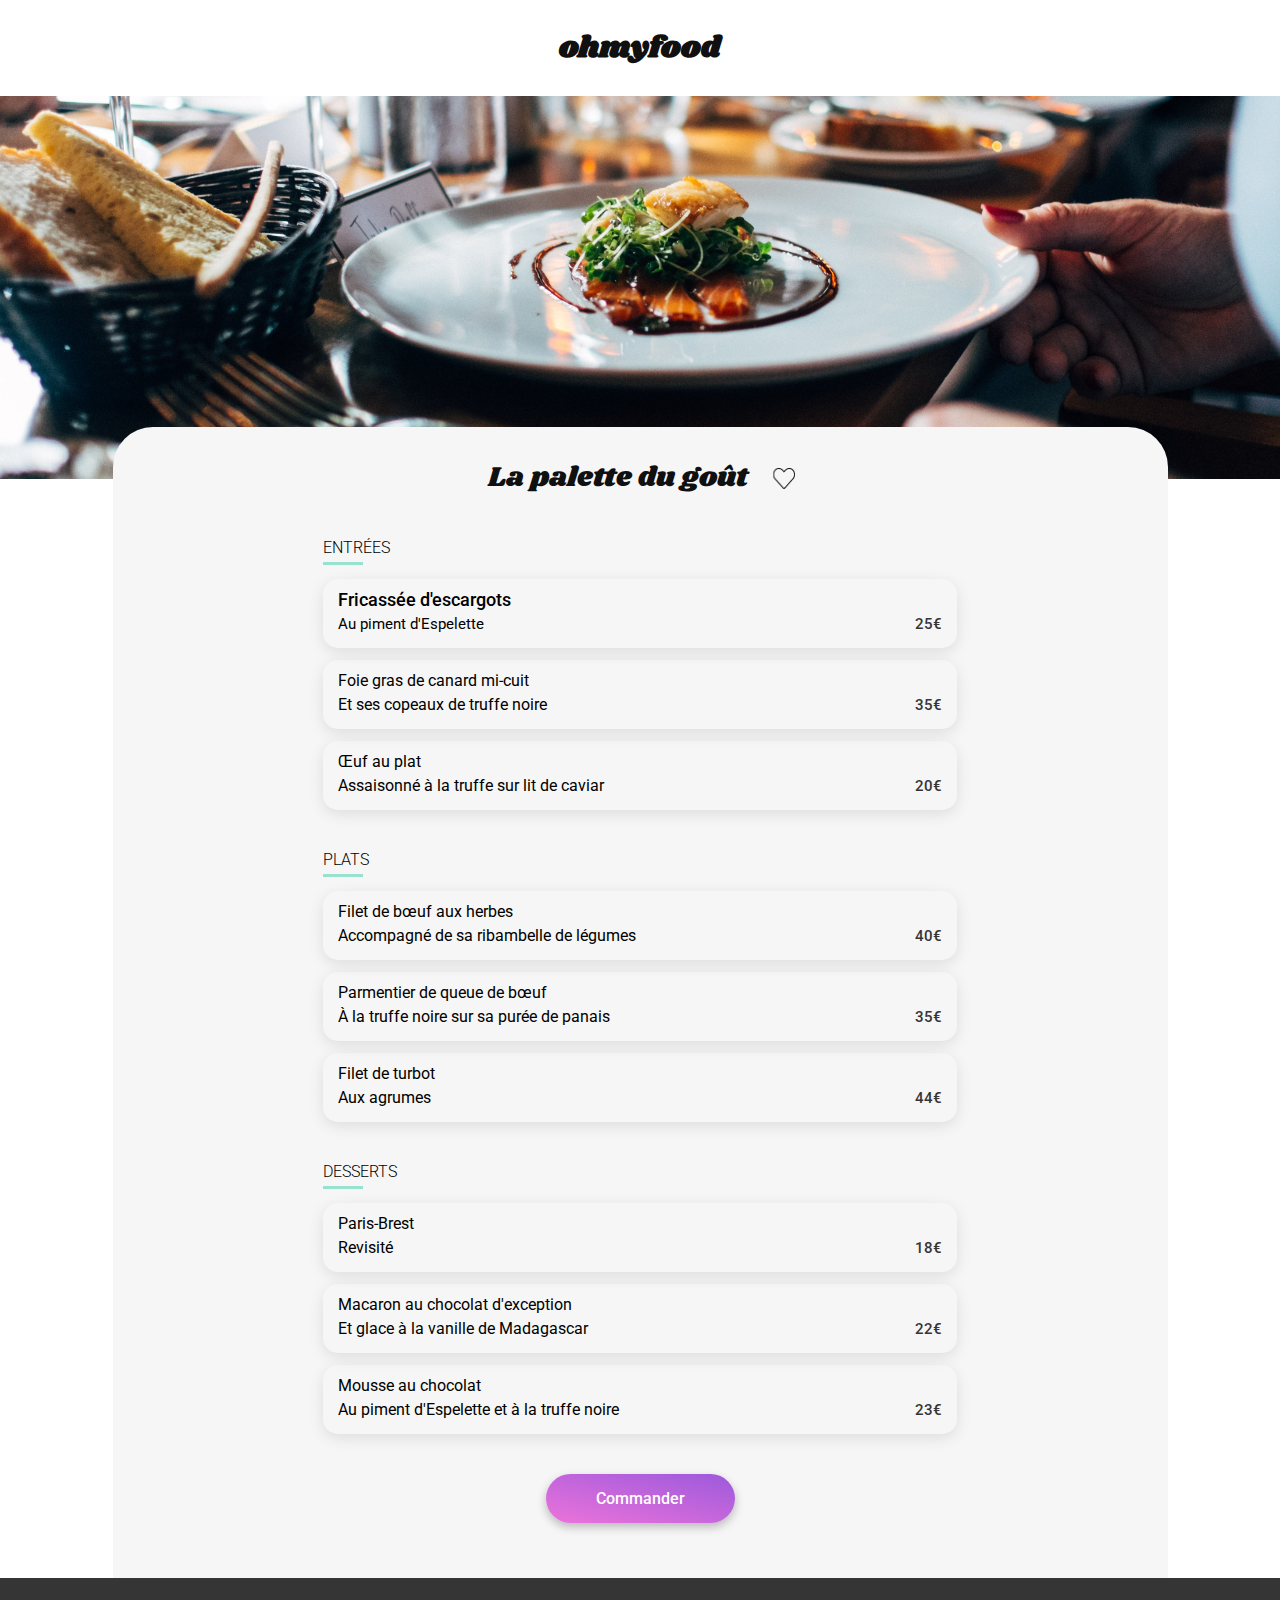
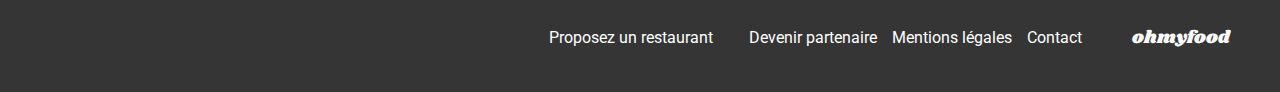
==== commit f701518d: "Fix .restaurant(class+scss) + add %favorite (replace heart anim)" ====
--- a/menu-1.html
+++ b/menu-1.html
@@ -37,7 +37,7 @@
     <main class="menu-container">
       <div class="main-title">
         <h2>La palette du goût</h2>
-        <div class="card-favorite">
+        <div class="menu-favorite">
           <input type="checkbox" id="like-5" />
           <label for="like-5">
             <img class="heart" src="assets/images/icon/heart.svg" alt="heart" />
--- a/assets/css/styles.css
+++ b/assets/css/styles.css
@@ -91,49 +91,8 @@
   animation-delay: 1.05s;
 }
 
-.card-favorite input[type=checkbox] {
-  display: none;
-}
-
-.card-favorite label {
-  cursor: pointer;
-}
-
-.heart,
-.heart-activated {
-  width: 22px;
-  height: 21px;
-}
-
-.heart-activated {
-  display: none;
-}
-
-.card-favorite input[type=checkbox]:checked + label .heart {
-  display: none;
-}
-
-.card-favorite input[type=checkbox]:checked + label .heart-activated {
-  display: inline-block;
-}
-
 input {
   display: none;
-}
-
-label .heart-activated {
-  cursor: pointer;
-  opacity: 0;
-  transition: all 800ms ease-out;
-}
-
-input:checked ~ label .heart {
-  cursor: pointer;
-  opacity: 0;
-}
-input:checked ~ label .heart-activated {
-  cursor: pointer;
-  opacity: 1;
 }
 
 .menu__animation--1 {
@@ -462,6 +421,34 @@
   font-weight: 500;
 }
 
+.main-title .menu-favorite, .card-favorite {
+  position: relative;
+}
+.main-title .menu-favorite input, .card-favorite input {
+  display: none;
+}
+.main-title .menu-favorite label, .card-favorite label {
+  cursor: pointer;
+}
+.main-title .menu-favorite label .heart, .card-favorite label .heart,
+.main-title .menu-favorite label .heart-activated,
+.card-favorite label .heart-activated {
+  width: 22px;
+  height: 21px;
+  transition: opacity 300ms;
+}
+.main-title .menu-favorite label .heart-activated, .card-favorite label .heart-activated {
+  opacity: 0;
+}
+.main-title .menu-favorite input:checked + label .heart, .card-favorite input:checked + label .heart {
+  opacity: 0;
+  transition: opacity 300ms;
+}
+.main-title .menu-favorite input:checked + label .heart-activated, .card-favorite input:checked + label .heart-activated {
+  opacity: 1;
+  transition: opacity 300ms;
+}
+
 .restaurants {
   display: flex;
   flex-direction: column;
@@ -473,8 +460,7 @@
 .restaurants__title {
   max-width: 1080px;
 }
-
-.restaurant-cards {
+.restaurants__cards {
   display: flex;
   flex-direction: column;
   align-items: center;
@@ -482,31 +468,30 @@
   max-width: 1080px;
 }
 @media (min-width: 768px) {
-  .restaurant-cards {
+  .restaurants__cards {
     flex-flow: row wrap;
     justify-content: space-between;
     gap: 20px;
   }
 }
 @media (min-width: 1024px) {
-  .restaurant-cards {
+  .restaurants__cards {
     gap: 50px;
     margin: auto;
   }
 }
 
-.card-container {
+.card {
   position: relative;
   max-width: 490px;
   width: 100%;
 }
 @media (min-width: 768px) {
-  .card-container {
+  .card {
     width: 47%;
   }
 }
-
-.restaurant-card {
+.card__article {
   display: flex;
   flex-direction: column;
   overflow: hidden;
@@ -515,18 +500,17 @@
   box-shadow: 0px 4.01px 15.04px 0px rgba(0, 0, 0, 0.1019607843);
   background-color: #ffffff;
 }
-
-.card-header {
+.card__article-header {
   position: relative;
   overflow: hidden;
   height: 70%;
 }
-.card-header img {
+.card__article-header img {
   height: 175px;
   width: 100%;
   object-fit: cover;
 }
-.card-header .card-status {
+.card__article-header--status {
   position: absolute;
   z-index: 1;
   top: 15px;
@@ -540,8 +524,7 @@
   font-size: 0.875rem;
   font-weight: 500;
 }
-
-.card-content {
+.card__article-content {
   display: flex;
   flex-direction: row;
   align-items: center;
@@ -549,19 +532,22 @@
   padding: 0 20px 0 15px;
   height: 30%;
 }
-.card-content .card-info {
+.card__article-content-text {
   display: flex;
   flex-direction: column;
   gap: 5px;
 }
-.card-content .card-info p {
+.card__article-content-text p {
   font-size: 1.063rem;
 }
-
-.card-container .card-favorite {
-  position: absolute;
-  bottom: 16px;
-  right: 16px;
+.card-favorite {
+  position: relative;
+}
+.card-favorite .heart,
+.card-favorite .heart-activated {
+  position: absolute;
+  bottom: 30px;
+  right: 25px;
 }
 
 .introduction {
@@ -693,10 +679,15 @@
   font-weight: 400;
   color: #101010;
 }
-.main-title .card-favorite {
-  display: flex;
-  justify-content: center;
-  align-items: center;
+.main-title .menu-favorite {
+  display: flex;
+  justify-content: center;
+  align-items: center;
+}
+.main-title .menu-favorite label .heart,
+.main-title .menu-favorite label .heart-activated {
+  position: absolute;
+  top: -10px;
 }
 
 .menu {
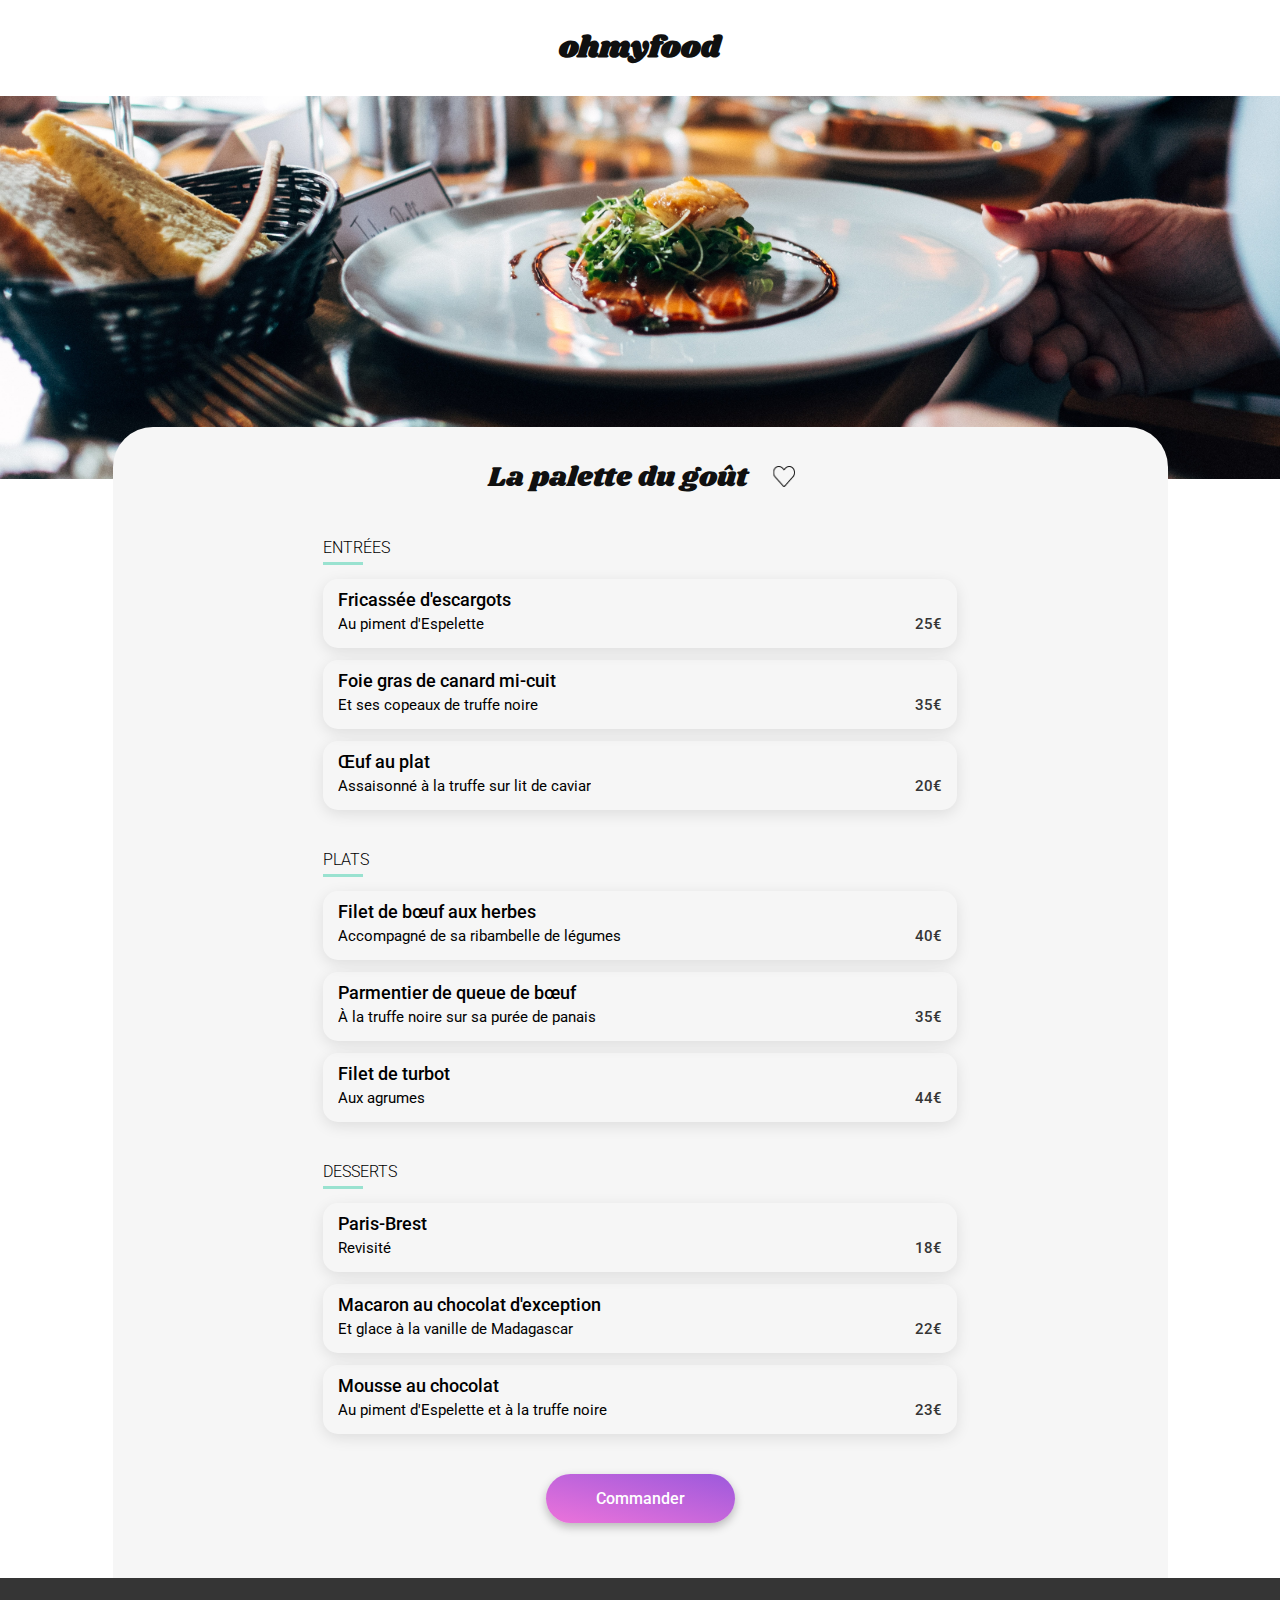
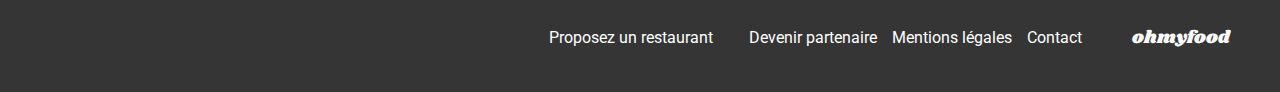
==== commit be05786c: "bem html + scss menu__card" ====
--- a/menu-1.html
+++ b/menu-1.html
@@ -52,18 +52,20 @@
 
       <section class="menu">
         <h2>ENTRÉES</h2>
+
         <input type="checkbox" name="menu-checked" id="menu-checked-1" />
         <label for="menu-checked-1">
-          <span class="menu-card menu-1">
-            <span class="menu-name">
-              <span class="menu-title">Fricassée d'escargots</span>
-              <span class="menu-subtitle">Au piment d'Espelette</span>
-            </span>
-            <span class="right-side">
-              <span class="menu-price">25€</span>
-              <span class="anim-check">
-                <img
-                  class="menu-selected"
+          <span class="menu__card menu-1">
+            <span class="menu__card-name">
+              <span class="menu__card-name--title">Fricassée d'escargots</span>
+              <span class="menu__card-name--subtitle">
+                Au piment d'Espelette</span
+              >
+            </span>
+            <span class="menu__card-right-side">
+              <span class="menu__card-right-side--price">25€</span>
+              <span class="menu__card-right-side--anim-check">
+                <img
                   src="assets/images/icon/menu-selected.svg"
                   alt="Selected icon"
                 />
@@ -74,16 +76,19 @@
 
         <input type="checkbox" name="menu-checked" id="menu-checked-2" />
         <label for="menu-checked-2">
-          <span class="menu-card menu-1">
-            <span class="menu-name">
-              <span>Foie gras de canard mi-cuit</span>
-              <span>Et ses copeaux de truffe noire</span>
-            </span>
-            <span class="right-side">
-              <span class="menu-price">35€</span>
-              <span class="anim-check">
-                <img
-                  class="menu-selected"
+          <span class="menu__card menu-1">
+            <span class="menu__card-name">
+              <span class="menu__card-name--title"
+                >Foie gras de canard mi-cuit</span
+              >
+              <span class="menu__card-name--subtitle"
+                >Et ses copeaux de truffe noire</span
+              >
+            </span>
+            <span class="menu__card-right-side">
+              <span class="menu__card-right-side--price">35€</span>
+              <span class="menu__card-right-side--anim-check">
+                <img
                   src="assets/images/icon/menu-selected.svg"
                   alt="Selected icon"
                 />
@@ -94,16 +99,17 @@
 
         <input type="checkbox" name="menu-checked" id="menu-checked-3" />
         <label for="menu-checked-3">
-          <span class="menu-card menu-1">
-            <span class="menu-name">
-              <span>Œuf au plat</span>
-              <span>Assaisonné à la truffe sur lit de caviar</span>
-            </span>
-            <span class="right-side">
-              <span class="menu-price">20€</span>
-              <span class="anim-check">
-                <img
-                  class="menu-selected"
+          <span class="menu__card menu-1">
+            <span class="menu__card-name">
+              <span class="menu__card-name--title">Œuf au plat</span>
+              <span class="menu__card-name--subtitle"
+                >Assaisonné à la truffe sur lit de caviar</span
+              >
+            </span>
+            <span class="menu__card-right-side">
+              <span class="menu__card-right-side--price">20€</span>
+              <span class="menu__card-right-side--anim-check">
+                <img
                   src="assets/images/icon/menu-selected.svg"
                   alt="Selected icon"
                 />
@@ -118,16 +124,19 @@
 
         <input type="checkbox" name="menu-checked" id="menu-checked-4" />
         <label for="menu-checked-4">
-          <span class="menu-card menu-2">
-            <span class="menu-name">
-              <span>Filet de bœuf aux herbes</span>
-              <span>Accompagné de sa ribambelle de légumes</span>
-            </span>
-            <span class="right-side">
-              <span class="menu-price">40€</span>
-              <span class="anim-check">
-                <img
-                  class="menu-selected"
+          <span class="menu__card menu-2">
+            <span class="menu__card-name">
+              <span class="menu__card-name--title"
+                >Filet de bœuf aux herbes</span
+              >
+              <span class="menu__card-name--subtitle"
+                >Accompagné de sa ribambelle de légumes</span
+              >
+            </span>
+            <span class="menu__card-right-side">
+              <span class="menu__card-right-side--price">40€</span>
+              <span class="menu__card-right-side--anim-check">
+                <img
                   src="assets/images/icon/menu-selected.svg"
                   alt="Selected icon"
                 />
@@ -138,16 +147,19 @@
 
         <input type="checkbox" name="menu-checked" id="menu-checked-5" />
         <label for="menu-checked-5">
-          <span class="menu-card menu-2">
-            <span class="menu-name">
-              <span>Parmentier de queue de bœuf</span>
-              <span>À la truffe noire sur sa purée de panais</span>
-            </span>
-            <span class="right-side">
-              <span class="menu-price">35€</span>
-              <span class="anim-check">
-                <img
-                  class="menu-selected"
+          <span class="menu__card menu-2">
+            <span class="menu__card-name">
+              <span class="menu__card-name--title"
+                >Parmentier de queue de bœuf</span
+              >
+              <span class="menu__card-name--subtitle"
+                >À la truffe noire sur sa purée de panais</span
+              >
+            </span>
+            <span class="menu__card-right-side">
+              <span class="menu__card-right-side--price">35€</span>
+              <span class="menu__card-right-side--anim-check">
+                <img
                   src="assets/images/icon/menu-selected.svg"
                   alt="Selected icon"
                 />
@@ -158,16 +170,15 @@
 
         <input type="checkbox" name="menu-checked" id="menu-checked-6" />
         <label for="menu-checked-6">
-          <span class="menu-card menu-2">
-            <span class="menu-name">
-              <span>Filet de turbot</span>
-              <span>Aux agrumes</span>
-            </span>
-            <span class="right-side">
-              <span class="menu-price">44€</span>
-              <span class="anim-check">
-                <img
-                  class="menu-selected"
+          <span class="menu__card menu-2">
+            <span class="menu__card-name">
+              <span class="menu__card-name--title">Filet de turbot</span>
+              <span class="menu__card-name--subtitle">Aux agrumes</span>
+            </span>
+            <span class="menu__card-right-side">
+              <span class="menu__card-right-side--price">44€</span>
+              <span class="menu__card-right-side--anim-check">
+                <img
                   src="assets/images/icon/menu-selected.svg"
                   alt="Selected icon"
                 />
@@ -182,16 +193,15 @@
 
         <input type="checkbox" name="menu-checked" id="menu-checked-7" />
         <label for="menu-checked-7">
-          <span class="menu-card menu-3">
-            <span class="menu-name">
-              <span>Paris-Brest</span>
-              <span>Revisité</span>
-            </span>
-            <span class="right-side">
-              <span class="menu-price">18€</span>
-              <span class="anim-check">
-                <img
-                  class="menu-selected"
+          <span class="menu__card menu-3">
+            <span class="menu__card-name">
+              <span class="menu__card-name--title">Paris-Brest</span>
+              <span class="menu__card-name--subtitle">Revisité</span>
+            </span>
+            <span class="menu__card-right-side">
+              <span class="menu__card-right-side--price">18€</span>
+              <span class="menu__card-right-side--anim-check">
+                <img
                   src="assets/images/icon/menu-selected.svg"
                   alt="Selected icon"
                 />
@@ -202,16 +212,19 @@
 
         <input type="checkbox" name="menu-checked" id="menu-checked-8" />
         <label for="menu-checked-8">
-          <span class="menu-card menu-3">
-            <span class="menu-name">
-              <span>Macaron au chocolat d'exception</span>
-              <span>Et glace à la vanille de Madagascar</span>
-            </span>
-            <span class="right-side">
-              <span class="menu-price">22€</span>
-              <span class="anim-check">
-                <img
-                  class="menu-selected"
+          <span class="menu__card menu-3">
+            <span class="menu__card-name">
+              <span class="menu__card-name--title"
+                >Macaron au chocolat d'exception</span
+              >
+              <span class="menu__card-name--subtitle"
+                >Et glace à la vanille de Madagascar</span
+              >
+            </span>
+            <span class="menu__card-right-side">
+              <span class="menu__card-right-side--price">22€</span>
+              <span class="menu__card-right-side--anim-check">
+                <img
                   src="assets/images/icon/menu-selected.svg"
                   alt="Selected icon"
                 />
@@ -222,16 +235,17 @@
 
         <input type="checkbox" name="menu-checked" id="menu-checked-9" />
         <label for="menu-checked-9">
-          <span class="menu-card menu-3">
-            <span class="menu-name">
-              <span>Mousse au chocolat</span>
-              <span>Au piment d'Espelette et à la truffe noire</span>
-            </span>
-            <span class="right-side">
-              <span class="menu-price">23€</span>
-              <span class="anim-check">
-                <img
-                  class="menu-selected"
+          <span class="menu__card menu-3">
+            <span class="menu__card-name">
+              <span class="menu__card-name--title">Mousse au chocolat</span>
+              <span class="menu__card-name--subtitle"
+                >Au piment d'Espelette et à la truffe noire</span
+              >
+            </span>
+            <span class="menu__card-right-side">
+              <span class="menu__card-right-side--price">23€</span>
+              <span class="menu__card-right-side--anim-check">
+                <img
                   src="assets/images/icon/menu-selected.svg"
                   alt="Selected icon"
                 />
--- a/assets/css/styles.css
+++ b/assets/css/styles.css
@@ -95,10 +95,6 @@
   display: none;
 }
 
-.menu__animation--1 {
-  animation: slideIn 1s forwards;
-}
-
 .menu-1 {
   animation: slideIn 1s forwards;
 }
@@ -121,49 +117,38 @@
     opacity: 1;
   }
 }
-.menu-card .anim-check {
-  display: flex;
-  justify-content: center;
-  align-items: center;
-  position: relative;
-  bottom: -15px;
-  right: -15px;
+.menu__card-right-side--anim-check {
   transform-origin: right;
-  width: 0;
-  height: 69px;
-  border-radius: 0 15px 15px 0;
-  color: #99e2d0;
-  background-color: #99e2d0;
   transition: all 150ms ease-in-out;
 }
-.menu-card .anim-check img {
+.menu__card-right-side--anim-check img {
   width: 0;
   transition: all 200ms 100ms ease-out;
 }
 
-.menu-card:hover .anim-check {
+.menu__card:hover .menu__card-right-side--anim-check {
   width: 20px;
   transition: all 200ms ease-in;
 }
-.menu-card:hover .anim-check img {
+.menu__card:hover .menu__card-right-side--anim-check img {
   width: 0;
   transition: all 200ms ease-in;
 }
 
-input:checked + label .menu-card .anim-check {
+input:checked + label .menu__card-right-side--anim-check {
   width: 59px;
   transition: width 300ms ease-in;
 }
-input:checked + label .menu-card .anim-check img {
+input:checked + label .menu__card-right-side--anim-check img {
   width: auto;
   transition: width 200ms 100ms ease-out;
 }
 
-input:checked + label:hover .menu-card .anim-check {
+input:checked + label:hover .menu__card-right-side--anim-check {
   width: 59px;
   transition: all 400ms ease-in;
 }
-input:checked + label:hover .menu-card .anim-check img {
+input:checked + label:hover .menu__card-right-side--anim-check img {
   width: auto;
 }
 
@@ -452,6 +437,9 @@
 .restaurants {
   display: flex;
   flex-direction: column;
+  justify-content: flex-start;
+  align-items: stretch;
+  flex-wrap: nowrap;
   padding: 60px 20px;
   gap: 25px;
   background-color: #f6f6f6;
@@ -463,7 +451,9 @@
 .restaurants__cards {
   display: flex;
   flex-direction: column;
-  align-items: center;
+  justify-content: flex-start;
+  align-items: center;
+  flex-wrap: nowrap;
   gap: 15px;
   max-width: 1080px;
 }
@@ -494,6 +484,9 @@
 .card__article {
   display: flex;
   flex-direction: column;
+  justify-content: flex-start;
+  align-items: stretch;
+  flex-wrap: nowrap;
   overflow: hidden;
   height: 251px;
   border-radius: 15px;
@@ -527,14 +520,18 @@
 .card__article-content {
   display: flex;
   flex-direction: row;
-  align-items: center;
   justify-content: space-between;
+  align-items: center;
+  flex-wrap: nowrap;
   padding: 0 20px 0 15px;
   height: 30%;
 }
 .card__article-content-text {
   display: flex;
   flex-direction: column;
+  justify-content: flex-start;
+  align-items: stretch;
+  flex-wrap: nowrap;
   gap: 5px;
 }
 .card__article-content-text p {
@@ -687,7 +684,14 @@
 .main-title .menu-favorite label .heart,
 .main-title .menu-favorite label .heart-activated {
   position: absolute;
-  top: -10px;
+  right: 10px;
+  top: -12px;
+}
+@media (min-width: 768px) {
+  .main-title .menu-favorite label .heart,
+  .main-title .menu-favorite label .heart-activated {
+    right: auto;
+  }
 }
 
 .menu {
@@ -720,7 +724,7 @@
   background-color: #99e2d0;
 }
 
-.menu-card {
+.menu__card {
   display: flex;
   justify-content: space-between;
   align-items: flex-end;
@@ -730,7 +734,7 @@
   box-shadow: 0px 4.01px 15.04px 0px rgba(0, 0, 0, 0.1019607843);
   cursor: pointer;
 }
-.menu-card .menu-name {
+.menu__card-name {
   display: flex;
   flex-direction: column;
   gap: 5px;
@@ -740,31 +744,42 @@
   white-space: nowrap;
   padding-right: 5px;
 }
-.menu-card h3,
-.menu-card .menu-title {
+.menu__card-name--title {
   font-weight: 500;
   overflow: hidden;
   text-overflow: ellipsis;
   font-size: 1.125rem;
 }
-.menu-card p,
-.menu-card .menu-subtitle {
+.menu__card-name--subtitle {
   font-size: 0.938rem;
   overflow: hidden;
   text-overflow: ellipsis;
 }
-.menu-card .right-side {
+.menu__card-right-side {
   display: flex;
   flex-flow: row nowrap;
   align-items: flex-end;
 }
-.menu-card .menu-price {
+.menu__card-right-side--price {
   display: flex;
   justify-content: flex-end;
   font-size: 0.938rem;
   font-weight: 500;
   color: #353535;
 }
+.menu__card-right-side--anim-check {
+  display: flex;
+  justify-content: center;
+  align-items: center;
+  position: relative;
+  bottom: -15px;
+  right: -15px;
+  width: 0;
+  height: 69px;
+  border-radius: 0 15px 15px 0;
+  color: #99e2d0;
+  background-color: #99e2d0;
+}
 
 section:nth-of-type(3) {
   margin-bottom: 0;
